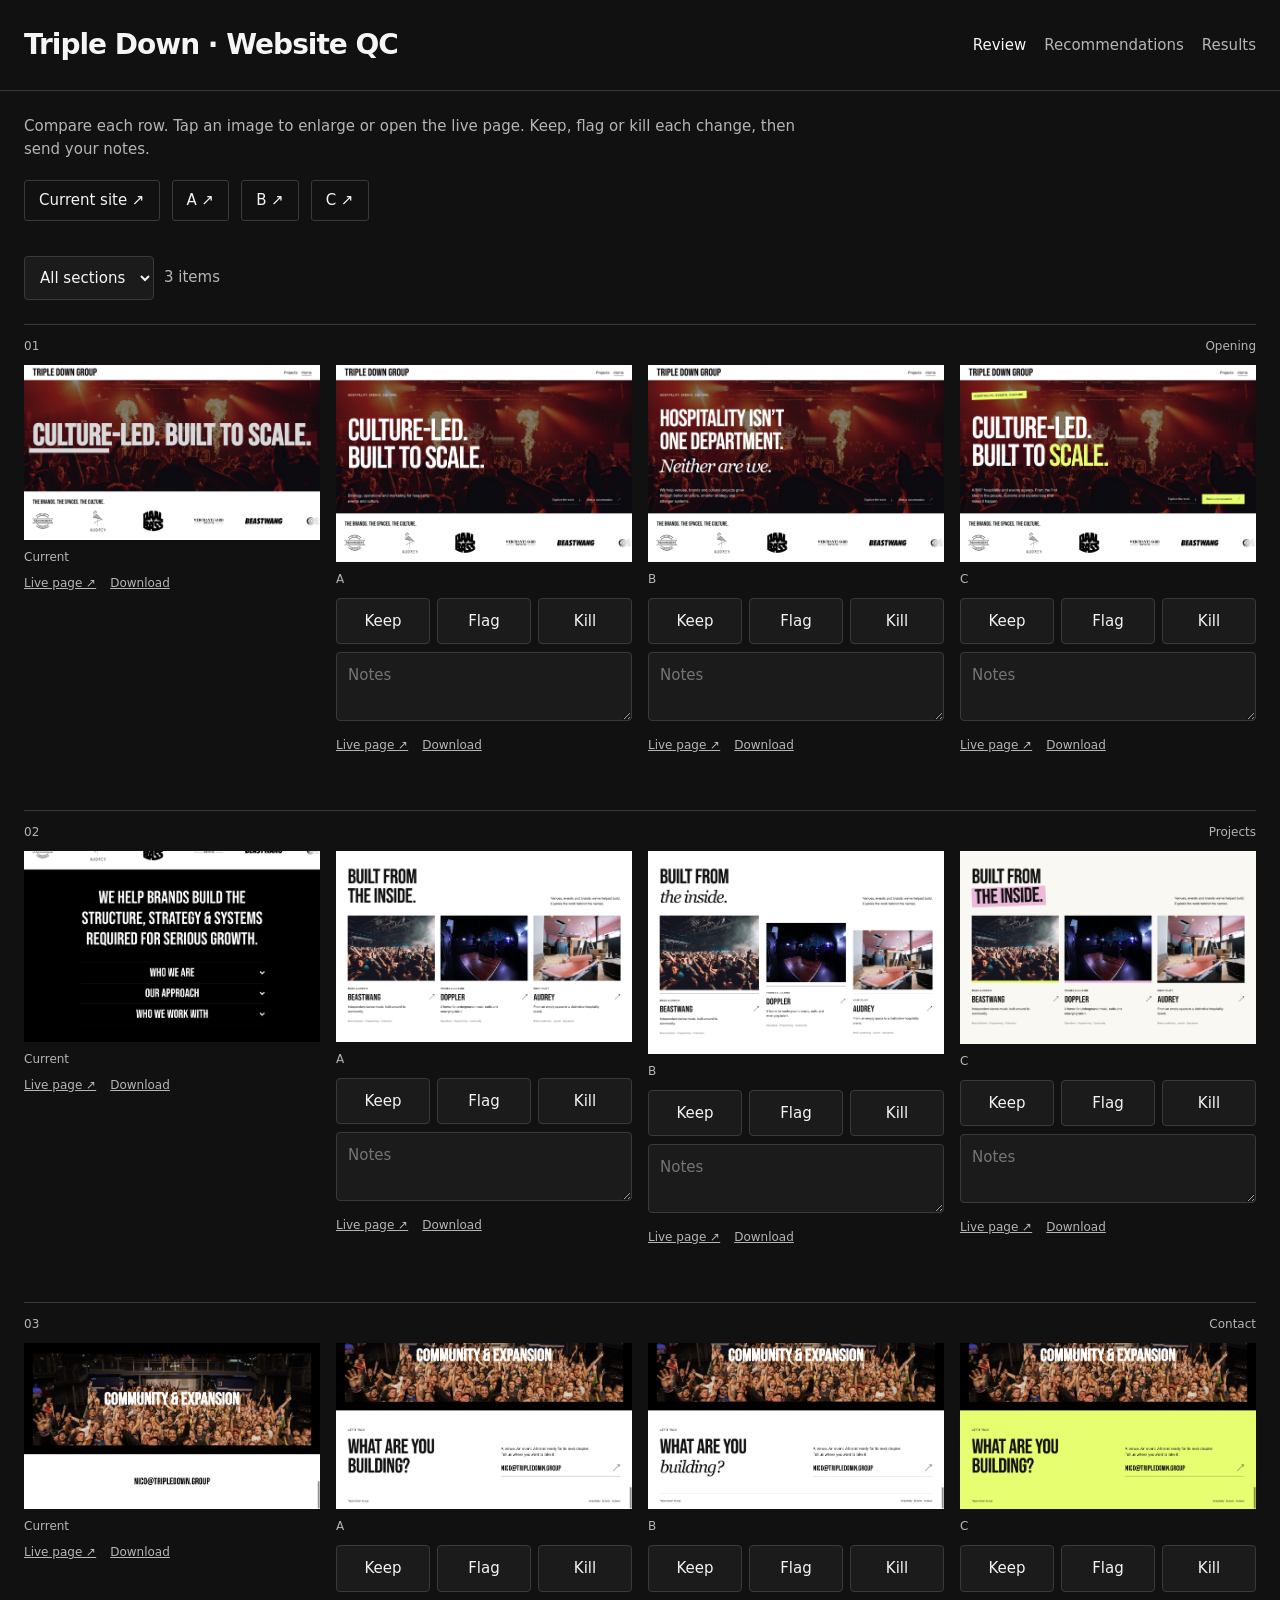
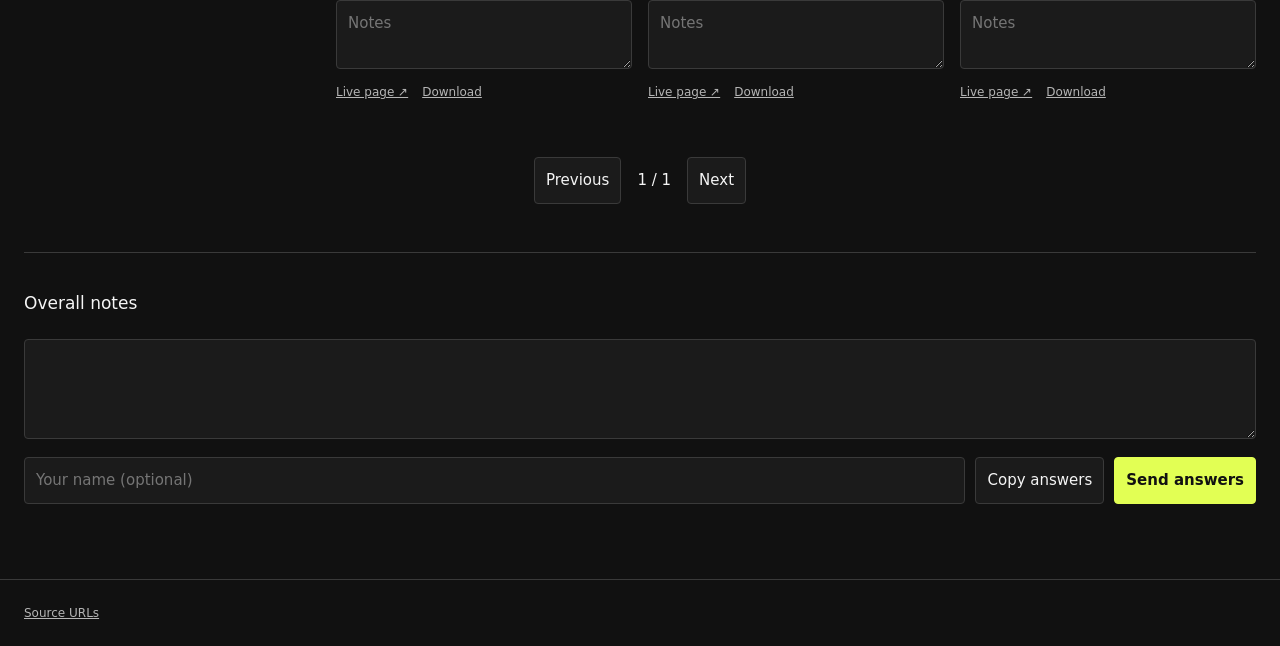
==== index.html @ 8fc2e055 "Add Triple Down variant review board" ====
<!doctype html><html lang="en"><head><meta charset="utf-8"><meta name="viewport" content="width=device-width,initial-scale=1"><meta name="robots" content="noindex,nofollow"><title>PaulQC</title><link rel="icon" href="favicon.svg"><link rel="stylesheet" href="style.css"></head><body><header><h1 id="title">PaulQC</h1><nav><a href="index.html" aria-current="page">Review</a><a href="recommendations.html">Recommendations</a><a href="results.html">Results</a></nav></header><main><p class="board-guide">Compare each row. Tap an image to enlarge or open the live page. Keep, flag or kill each change, then send your notes.</p><div class="live-links"><a href="https://frompaulxam-gif.github.io/triple-down-preview/variants/current/" target="_blank" rel="noopener">Current site ↗</a><a href="https://frompaulxam-gif.github.io/triple-down-preview/variants/a/" target="_blank" rel="noopener">A ↗</a><a href="https://frompaulxam-gif.github.io/triple-down-preview/variants/b/" target="_blank" rel="noopener">B ↗</a><a href="https://frompaulxam-gif.github.io/triple-down-preview/variants/c/" target="_blank" rel="noopener">C ↗</a></div><div class="toolbar"><select id="brand" aria-label="Section"><option value="">All sections</option></select><span id="count" class="muted"></span></div><div class="grid" id="items"></div><div class="pager"><button id="prev">Previous</button><span id="page"></span><button id="next">Next</button></div><section class="submit"><h2>Overall notes</h2><textarea id="overall" aria-label="Overall notes"></textarea><div class="send-row"><input id="name" aria-label="Your name (optional)" placeholder="Your name (optional)"><button id="copy">Copy answers</button><button id="send">Send answers</button></div><p id="status" class="status" role="status"></p><textarea id="copy-fallback" hidden readonly aria-label="Copy these answers"></textarea></section></main><footer><a href="sources.csv" download>Source URLs</a></footer><script src="config.js"></script><script src="app.js"></script></body></html>
---- style.css ----
:root{--bg:#111111;--fg:#f5f5f5;--panel:#1b1b1b;--line:#3a3a3a;--mut:#b5b5b5;--accent:#e2ff54;--amber:#ffc866}*{box-sizing:border-box}body{margin:0;background:var(--bg);color:var(--fg);font:15px/1.5 system-ui,sans-serif}a{color:inherit}header,main,footer{max-width:1320px;margin:auto;padding:24px}header{display:flex;gap:20px;align-items:center;justify-content:space-between;border-bottom:1px solid var(--line)}h1{font-size:28px;letter-spacing:-1px;margin:0}nav{display:flex;gap:18px;flex-wrap:wrap}nav a{text-decoration:none;color:var(--mut)}nav a[aria-current]{color:var(--fg)}button,select,input,textarea{font:inherit;color:var(--fg);background:var(--panel);border:1px solid var(--line);border-radius:4px;padding:11px}button{cursor:pointer}button:hover,a:hover{filter:brightness(1.2)}button:focus-visible,a:focus-visible,input:focus-visible,textarea:focus-visible{outline:2px solid var(--accent);outline-offset:3px}.toolbar{display:flex;gap:10px;flex-wrap:wrap;align-items:center;margin:0 0 24px}.toolbar input{flex:1;min-width:180px}.grid{display:grid;grid-template-columns:repeat(3,minmax(0,1fr));gap:28px 20px}.item{min-width:0;border-top:1px solid var(--line);padding-top:12px}.number{font-size:12px;color:var(--mut);display:flex;justify-content:space-between;margin-bottom:10px}.variants{display:grid;grid-template-columns:repeat(var(--cols,1),minmax(0,1fr));gap:16px}.variant{min-width:0}.variant img,.variant video{width:100%;height:auto;display:block;background:#080d16}.variant video{aspect-ratio:var(--ratio,9/16);object-fit:contain}.variant .label{font-size:12px;color:var(--mut);margin:8px 0}.controls{display:flex;gap:7px;margin-top:10px}.controls button{flex:1;padding:11px 2px}.controls [aria-pressed=true]{background:var(--fg);color:var(--bg);border-color:var(--fg)}textarea{width:100%;resize:vertical;margin-top:8px;min-height:46px}.has-note{border-color:var(--amber)}.source{font-size:12px;color:var(--mut);display:flex;gap:14px;margin:8px 0}.pager{display:flex;justify-content:center;gap:16px;align-items:center;margin:30px 0}.submit{margin-top:48px;border-top:1px solid var(--line);padding-top:24px}.submit h2{font-size:17px;font-weight:500}.submit textarea{min-height:100px}.send-row{display:flex;gap:10px;margin-top:12px;flex-wrap:wrap}.send-row input{flex:1}#send{background:var(--accent);border-color:var(--accent);color:var(--bg);font-weight:650}.status{min-height:25px;font-size:13px;color:var(--mut)}.badge{display:inline-block;font-size:11px;border:1px solid var(--line);padding:3px 7px;margin-right:5px;color:var(--mut)}.analysis{font-size:14px}.analysis h2{font-size:18px;margin-bottom:8px}.analysis p{color:#ccd4df}.research{max-width:900px}.research h2{margin-top:40px}.research p,.research li{color:#d3dae3}.research .lead{font-size:28px;line-height:1.3;color:var(--fg)}.research .shirt{max-width:450px;width:100%;height:auto;float:right;margin:0 0 25px 30px}.research table,.results table{width:100%;border-collapse:collapse;margin:20px 0;font-size:14px}.research th,.research td,.results td,.results th{text-align:left;padding:12px;border-bottom:1px solid var(--line);vertical-align:top}.result-note{color:var(--amber);white-space:pre-wrap}.person{margin:35px 0}.muted{color:var(--mut)}.error{color:var(--amber)}.empty{padding:40px;border:1px solid var(--line)}footer{font-size:12px;color:var(--mut);border-top:1px solid var(--line)}[hidden]{display:none!important}@media(min-width:900px){.item:has(.variants[style*="--cols:2"]){grid-column:span 2}.item:has(.variants[style*="--cols:3"]){grid-column:span 3}}@media(max-width:800px){.grid{grid-template-columns:repeat(2,minmax(0,1fr))}header{align-items:flex-start}nav{font-size:13px;gap:10px}.research .shirt{float:none;margin:0}}@media(max-width:560px){.grid,.variants{grid-template-columns:1fr}header,main,footer{padding:18px}header{display:block}nav{margin-top:14px}.toolbar>*{width:100%}.send-row>*{width:100%}h1{font-size:25px}.research table{font-size:12px}.research td,.research th{padding:8px}.research .lead{font-size:23px}}

header,main,footer{max-width:1700px}.grid{display:block}.item{margin-bottom:48px}.variants{align-items:start}.board-guide{color:var(--mut);max-width:780px;margin:0 0 20px}.live-links{display:flex;gap:12px;flex-wrap:wrap;margin:0 0 35px}.live-links a{border:1px solid var(--line);padding:8px 14px;border-radius:3px;text-decoration:none}.research{max-width:950px}.research a{color:var(--fg)}.research .choice{border-left:3px solid var(--accent);padding-left:24px}.research p,.research li{color:var(--mut)}@media(max-width:850px){.variants{grid-template-columns:1fr 1fr}}@media(max-width:600px){.variants{grid-template-columns:1fr}.results{overflow-x:auto}}
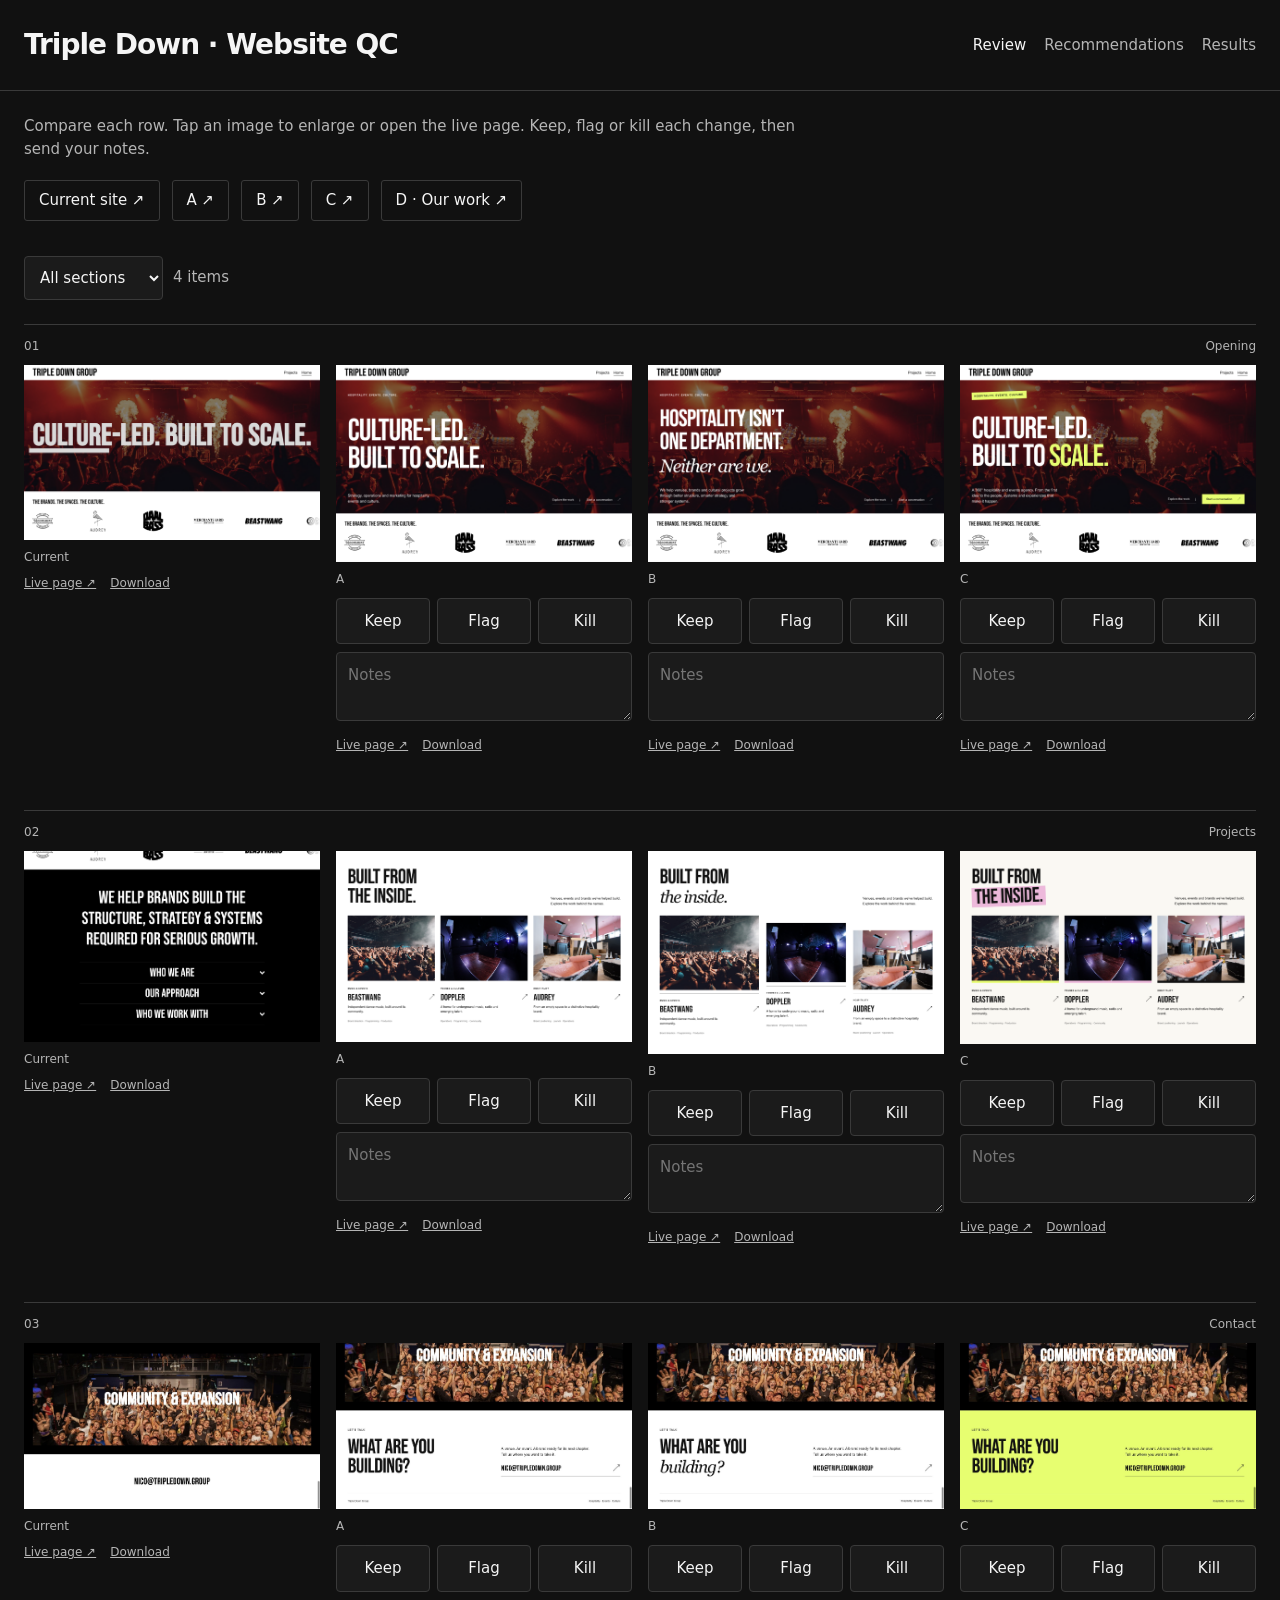
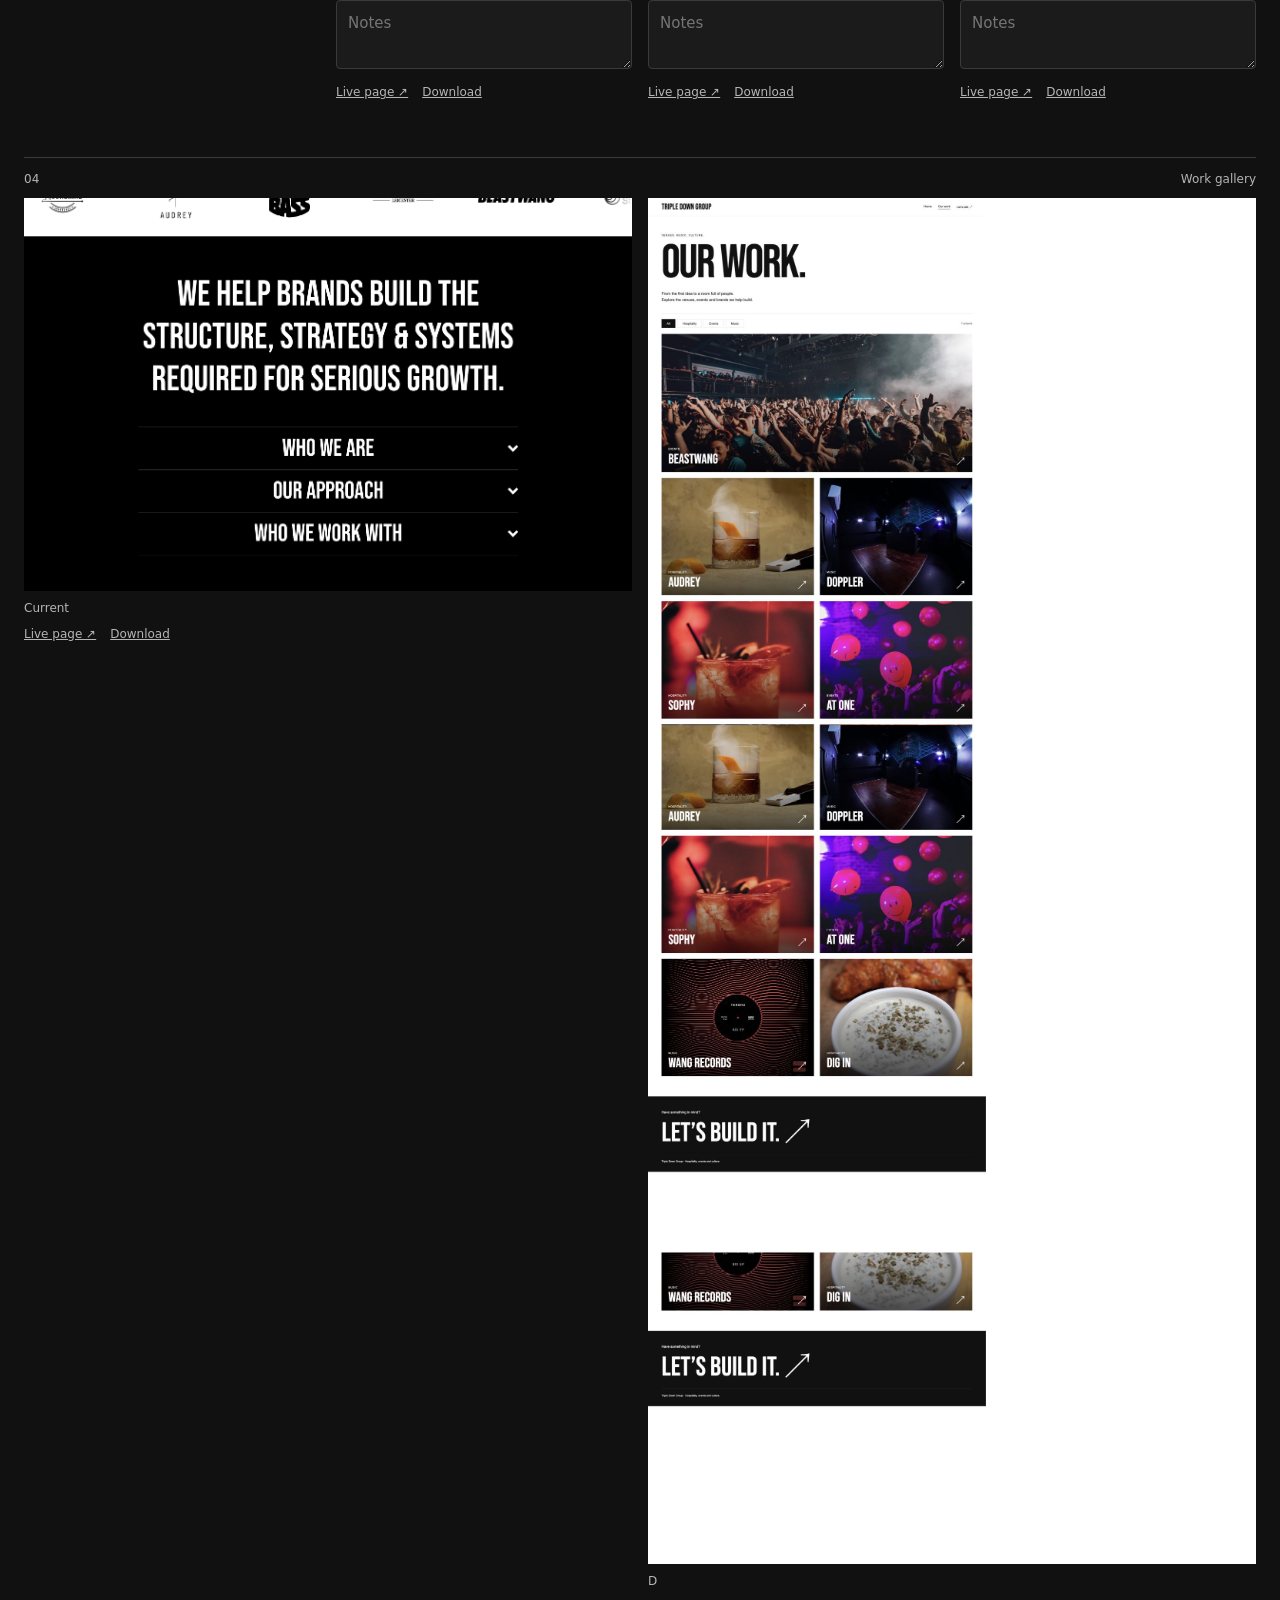
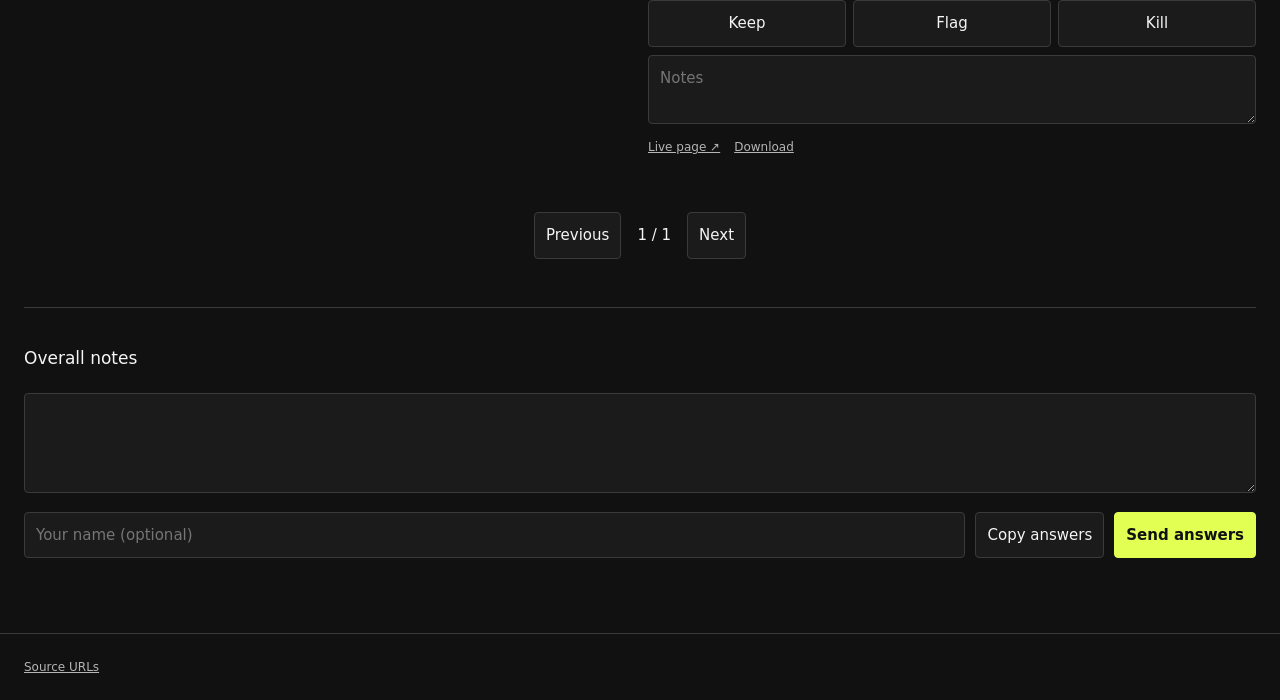
==== commit dcee696c: "Add Everyday-inspired clickable gallery review while preserving earlier answers" ====
--- a/index.html
+++ b/index.html
@@ -1 +1 @@
-<!doctype html><html lang="en"><head><meta charset="utf-8"><meta name="viewport" content="width=device-width,initial-scale=1"><meta name="robots" content="noindex,nofollow"><title>PaulQC</title><link rel="icon" href="favicon.svg"><link rel="stylesheet" href="style.css"></head><body><header><h1 id="title">PaulQC</h1><nav><a href="index.html" aria-current="page">Review</a><a href="recommendations.html">Recommendations</a><a href="results.html">Results</a></nav></header><main><p class="board-guide">Compare each row. Tap an image to enlarge or open the live page. Keep, flag or kill each change, then send your notes.</p><div class="live-links"><a href="https://frompaulxam-gif.github.io/triple-down-preview/variants/current/" target="_blank" rel="noopener">Current site ↗</a><a href="https://frompaulxam-gif.github.io/triple-down-preview/variants/a/" target="_blank" rel="noopener">A ↗</a><a href="https://frompaulxam-gif.github.io/triple-down-preview/variants/b/" target="_blank" rel="noopener">B ↗</a><a href="https://frompaulxam-gif.github.io/triple-down-preview/variants/c/" target="_blank" rel="noopener">C ↗</a></div><div class="toolbar"><select id="brand" aria-label="Section"><option value="">All sections</option></select><span id="count" class="muted"></span></div><div class="grid" id="items"></div><div class="pager"><button id="prev">Previous</button><span id="page"></span><button id="next">Next</button></div><section class="submit"><h2>Overall notes</h2><textarea id="overall" aria-label="Overall notes"></textarea><div class="send-row"><input id="name" aria-label="Your name (optional)" placeholder="Your name (optional)"><button id="copy">Copy answers</button><button id="send">Send answers</button></div><p id="status" class="status" role="status"></p><textarea id="copy-fallback" hidden readonly aria-label="Copy these answers"></textarea></section></main><footer><a href="sources.csv" download>Source URLs</a></footer><script src="config.js"></script><script src="app.js"></script></body></html>
+<!doctype html><html lang="en"><head><meta charset="utf-8"><meta name="viewport" content="width=device-width,initial-scale=1"><meta name="robots" content="noindex,nofollow"><title>PaulQC</title><link rel="icon" href="favicon.svg"><link rel="stylesheet" href="style.css"></head><body><header><h1 id="title">PaulQC</h1><nav><a href="index.html" aria-current="page">Review</a><a href="recommendations.html">Recommendations</a><a href="results.html">Results</a></nav></header><main><p class="board-guide">Compare each row. Tap an image to enlarge or open the live page. Keep, flag or kill each change, then send your notes.</p><div class="live-links"><a href="https://frompaulxam-gif.github.io/triple-down-preview/variants/current/" target="_blank" rel="noopener">Current site ↗</a><a href="https://frompaulxam-gif.github.io/triple-down-preview/variants/a/" target="_blank" rel="noopener">A ↗</a><a href="https://frompaulxam-gif.github.io/triple-down-preview/variants/b/" target="_blank" rel="noopener">B ↗</a><a href="https://frompaulxam-gif.github.io/triple-down-preview/variants/c/" target="_blank" rel="noopener">C ↗</a><a href="https://frompaulxam-gif.github.io/triple-down-preview/our-work/" target="_blank" rel="noopener">D · Our work ↗</a></div><div class="toolbar"><select id="brand" aria-label="Section"><option value="">All sections</option></select><span id="count" class="muted"></span></div><div class="grid" id="items"></div><div class="pager"><button id="prev">Previous</button><span id="page"></span><button id="next">Next</button></div><section class="submit"><h2>Overall notes</h2><textarea id="overall" aria-label="Overall notes"></textarea><div class="send-row"><input id="name" aria-label="Your name (optional)" placeholder="Your name (optional)"><button id="copy">Copy answers</button><button id="send">Send answers</button></div><p id="status" class="status" role="status"></p><textarea id="copy-fallback" hidden readonly aria-label="Copy these answers"></textarea></section></main><footer><a href="sources.csv" download>Source URLs</a></footer><script src="config.js"></script><script src="app.js"></script></body></html>
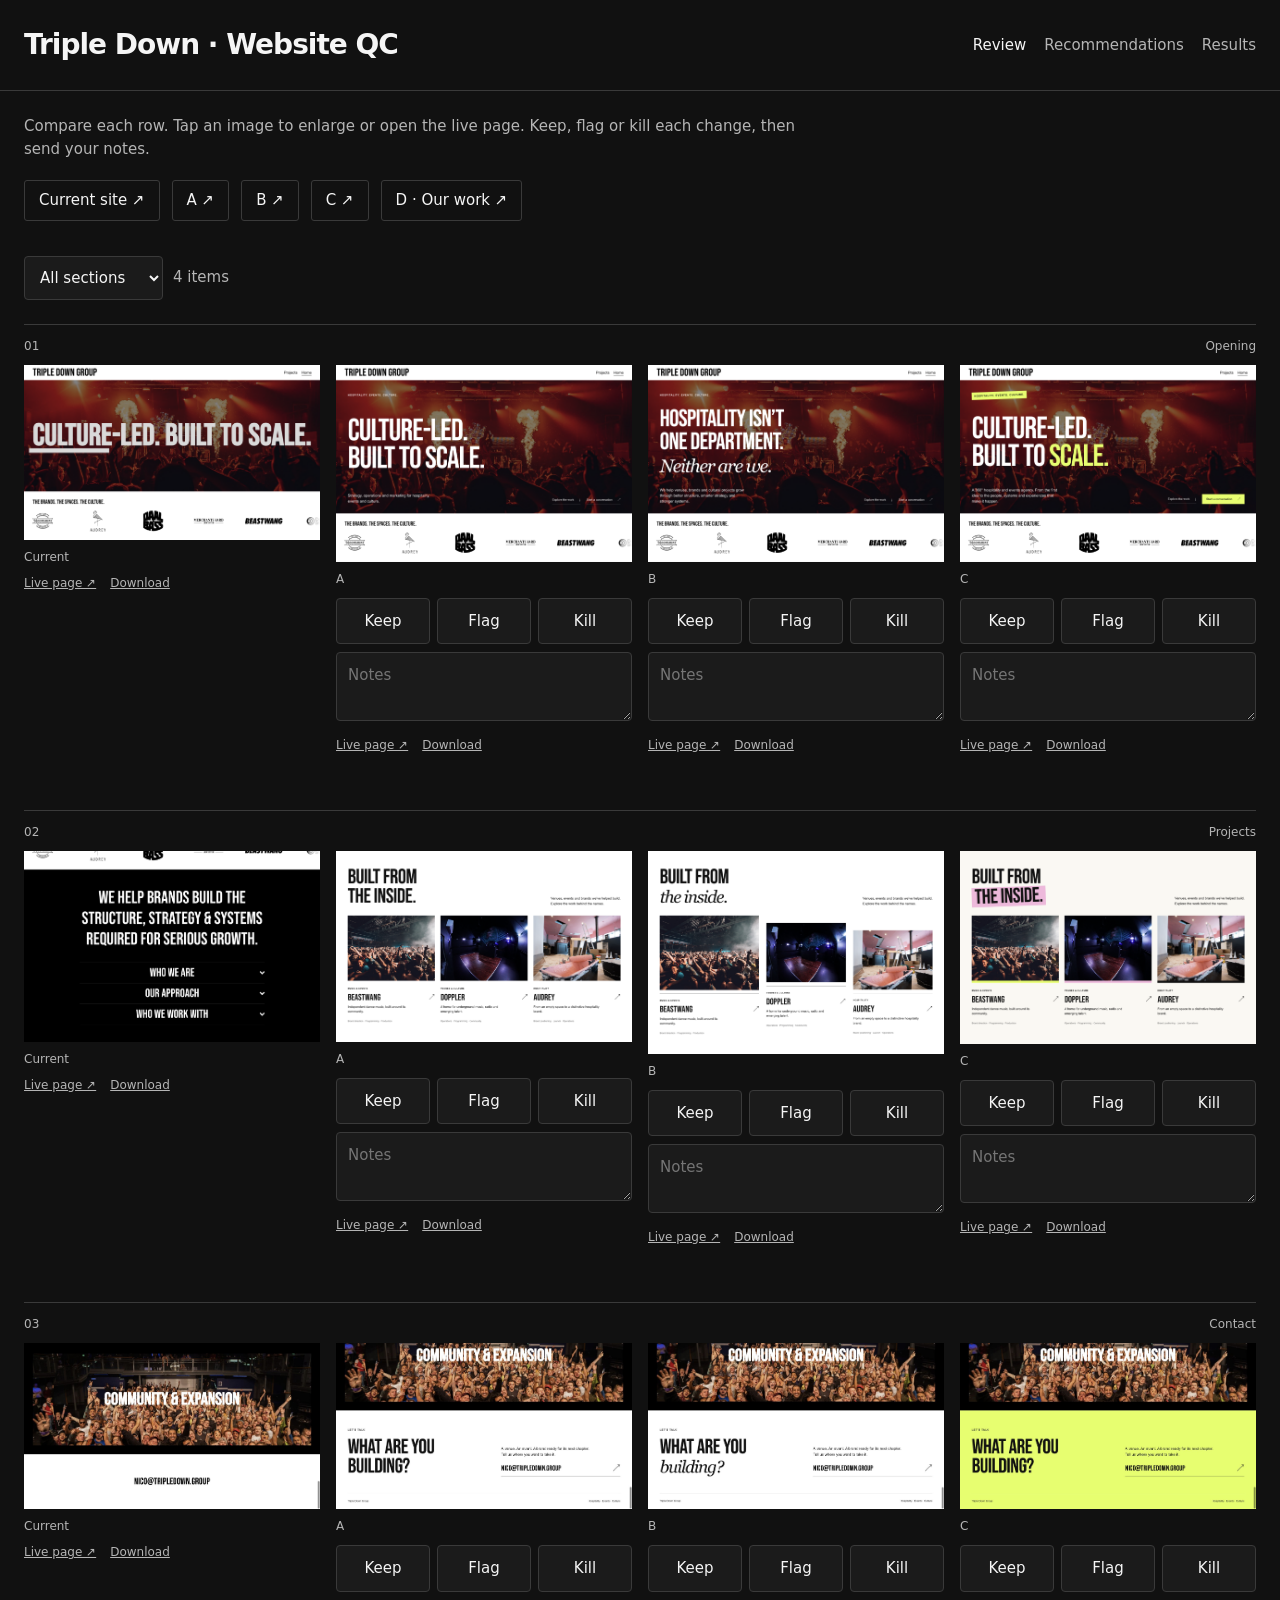
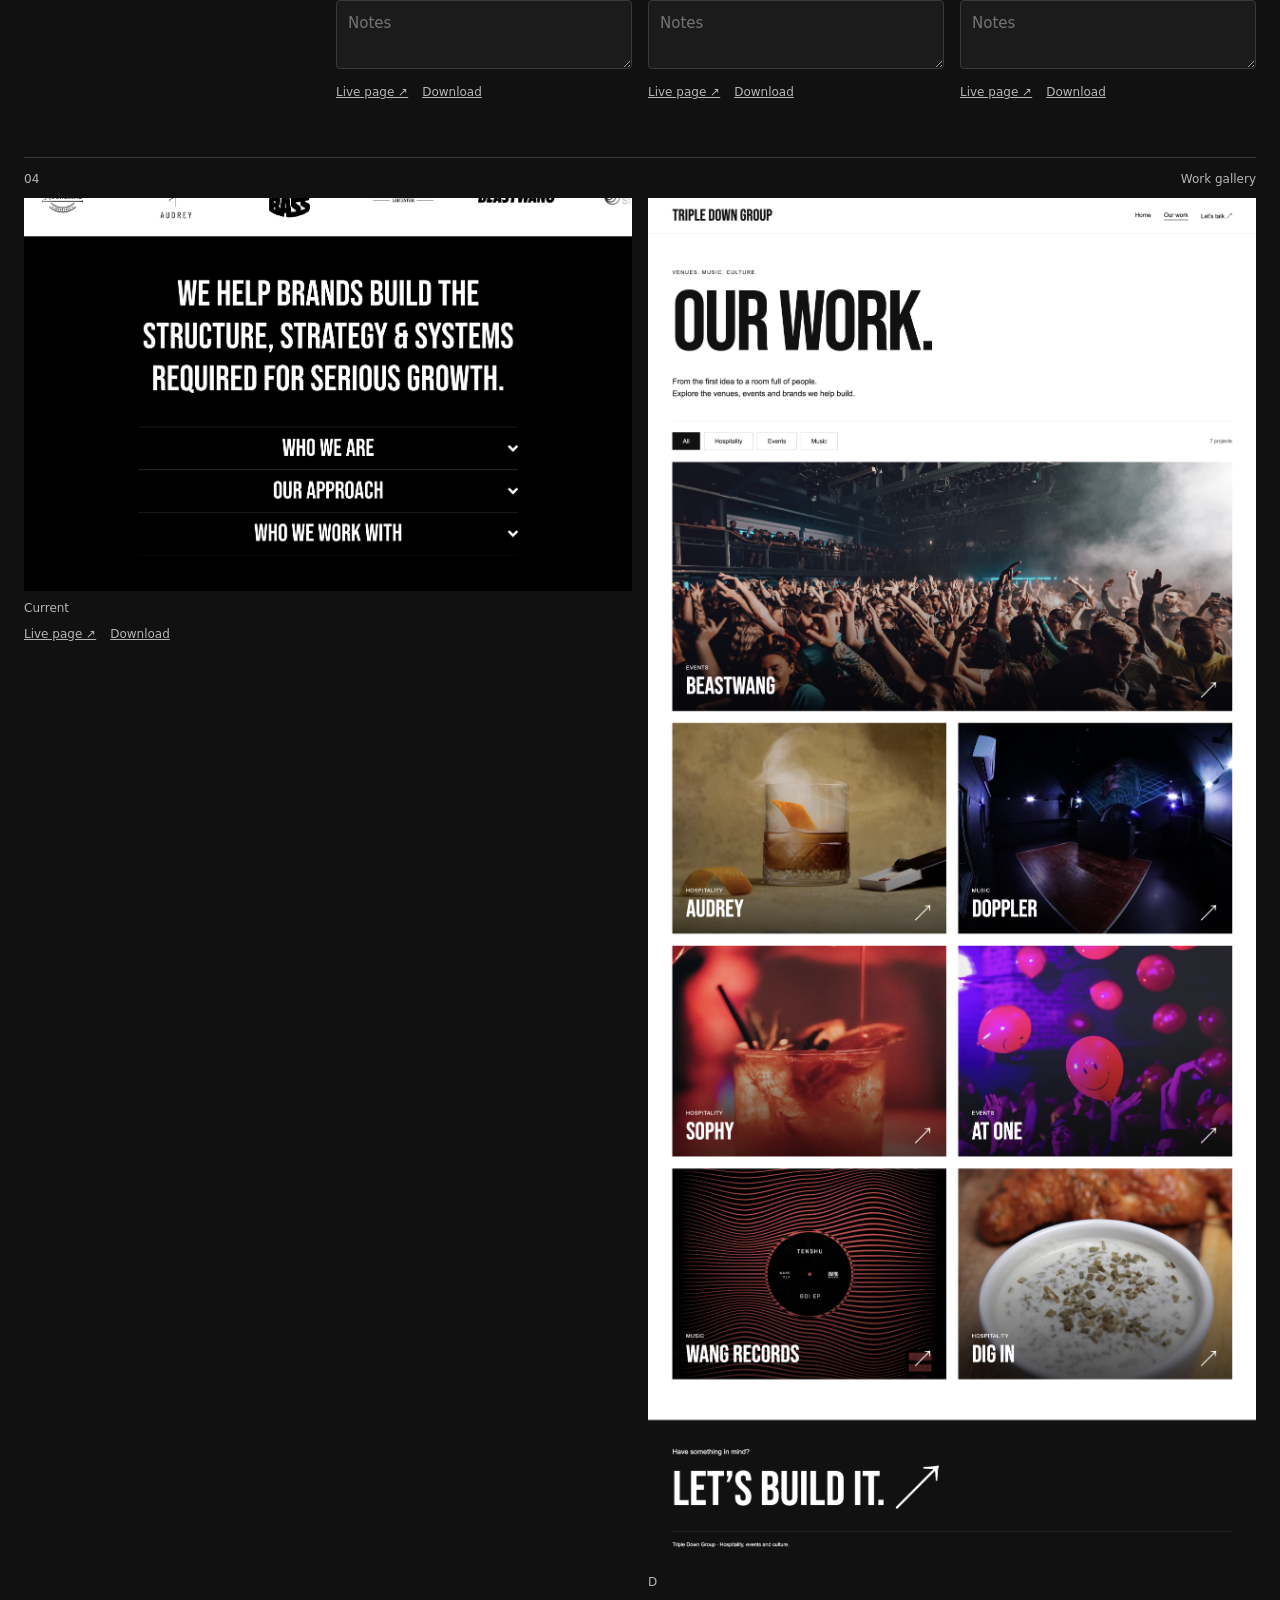
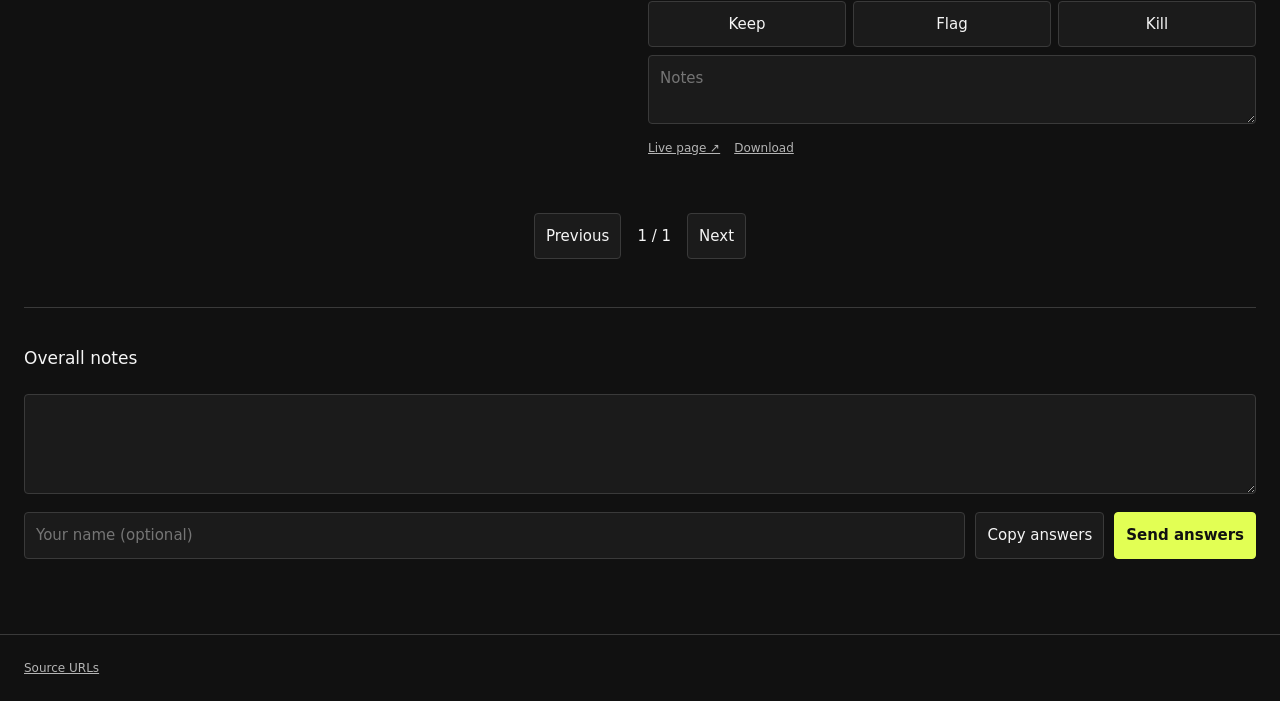
==== commit dd6c4423: "Refresh portfolio review assets after deployment" ====
--- a/index.html
+++ b/index.html
@@ -1 +1 @@
-<!doctype html><html lang="en"><head><meta charset="utf-8"><meta name="viewport" content="width=device-width,initial-scale=1"><meta name="robots" content="noindex,nofollow"><title>PaulQC</title><link rel="icon" href="favicon.svg"><link rel="stylesheet" href="style.css"></head><body><header><h1 id="title">PaulQC</h1><nav><a href="index.html" aria-current="page">Review</a><a href="recommendations.html">Recommendations</a><a href="results.html">Results</a></nav></header><main><p class="board-guide">Compare each row. Tap an image to enlarge or open the live page. Keep, flag or kill each change, then send your notes.</p><div class="live-links"><a href="https://frompaulxam-gif.github.io/triple-down-preview/variants/current/" target="_blank" rel="noopener">Current site ↗</a><a href="https://frompaulxam-gif.github.io/triple-down-preview/variants/a/" target="_blank" rel="noopener">A ↗</a><a href="https://frompaulxam-gif.github.io/triple-down-preview/variants/b/" target="_blank" rel="noopener">B ↗</a><a href="https://frompaulxam-gif.github.io/triple-down-preview/variants/c/" target="_blank" rel="noopener">C ↗</a><a href="https://frompaulxam-gif.github.io/triple-down-preview/our-work/" target="_blank" rel="noopener">D · Our work ↗</a></div><div class="toolbar"><select id="brand" aria-label="Section"><option value="">All sections</option></select><span id="count" class="muted"></span></div><div class="grid" id="items"></div><div class="pager"><button id="prev">Previous</button><span id="page"></span><button id="next">Next</button></div><section class="submit"><h2>Overall notes</h2><textarea id="overall" aria-label="Overall notes"></textarea><div class="send-row"><input id="name" aria-label="Your name (optional)" placeholder="Your name (optional)"><button id="copy">Copy answers</button><button id="send">Send answers</button></div><p id="status" class="status" role="status"></p><textarea id="copy-fallback" hidden readonly aria-label="Copy these answers"></textarea></section></main><footer><a href="sources.csv" download>Source URLs</a></footer><script src="config.js"></script><script src="app.js"></script></body></html>
+<!doctype html><html lang="en"><head><meta charset="utf-8"><meta name="viewport" content="width=device-width,initial-scale=1"><meta name="robots" content="noindex,nofollow"><title>PaulQC</title><link rel="icon" href="favicon.svg"><link rel="stylesheet" href="style.css"></head><body><header><h1 id="title">PaulQC</h1><nav><a href="index.html" aria-current="page">Review</a><a href="recommendations.html">Recommendations</a><a href="results.html">Results</a></nav></header><main><p class="board-guide">Compare each row. Tap an image to enlarge or open the live page. Keep, flag or kill each change, then send your notes.</p><div class="live-links"><a href="https://frompaulxam-gif.github.io/triple-down-preview/variants/current/" target="_blank" rel="noopener">Current site ↗</a><a href="https://frompaulxam-gif.github.io/triple-down-preview/variants/a/" target="_blank" rel="noopener">A ↗</a><a href="https://frompaulxam-gif.github.io/triple-down-preview/variants/b/" target="_blank" rel="noopener">B ↗</a><a href="https://frompaulxam-gif.github.io/triple-down-preview/variants/c/" target="_blank" rel="noopener">C ↗</a><a href="https://frompaulxam-gif.github.io/triple-down-preview/our-work/" target="_blank" rel="noopener">D · Our work ↗</a></div><div class="toolbar"><select id="brand" aria-label="Section"><option value="">All sections</option></select><span id="count" class="muted"></span></div><div class="grid" id="items"></div><div class="pager"><button id="prev">Previous</button><span id="page"></span><button id="next">Next</button></div><section class="submit"><h2>Overall notes</h2><textarea id="overall" aria-label="Overall notes"></textarea><div class="send-row"><input id="name" aria-label="Your name (optional)" placeholder="Your name (optional)"><button id="copy">Copy answers</button><button id="send">Send answers</button></div><p id="status" class="status" role="status"></p><textarea id="copy-fallback" hidden readonly aria-label="Copy these answers"></textarea></section></main><footer><a href="sources.csv" download>Source URLs</a></footer><script src="config.js"></script><script src="app.js?v=gallery-1"></script></body></html>
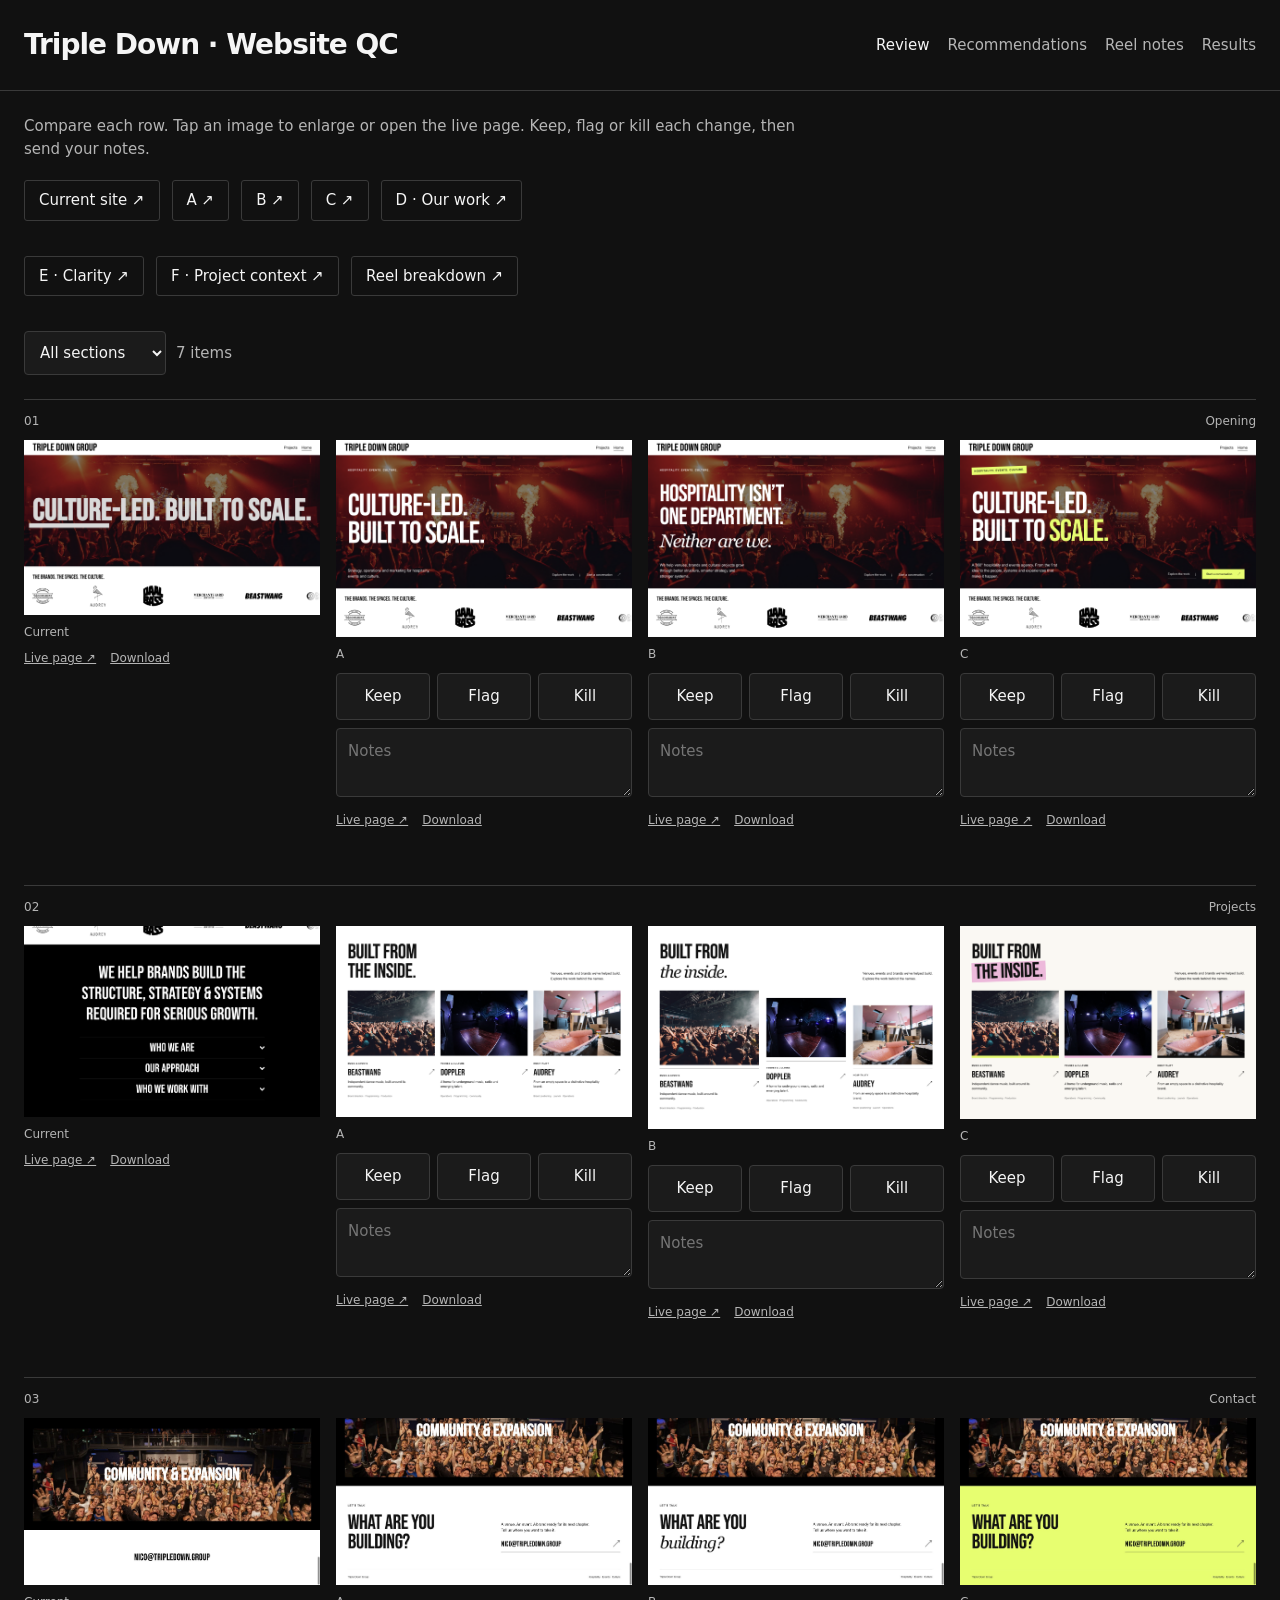
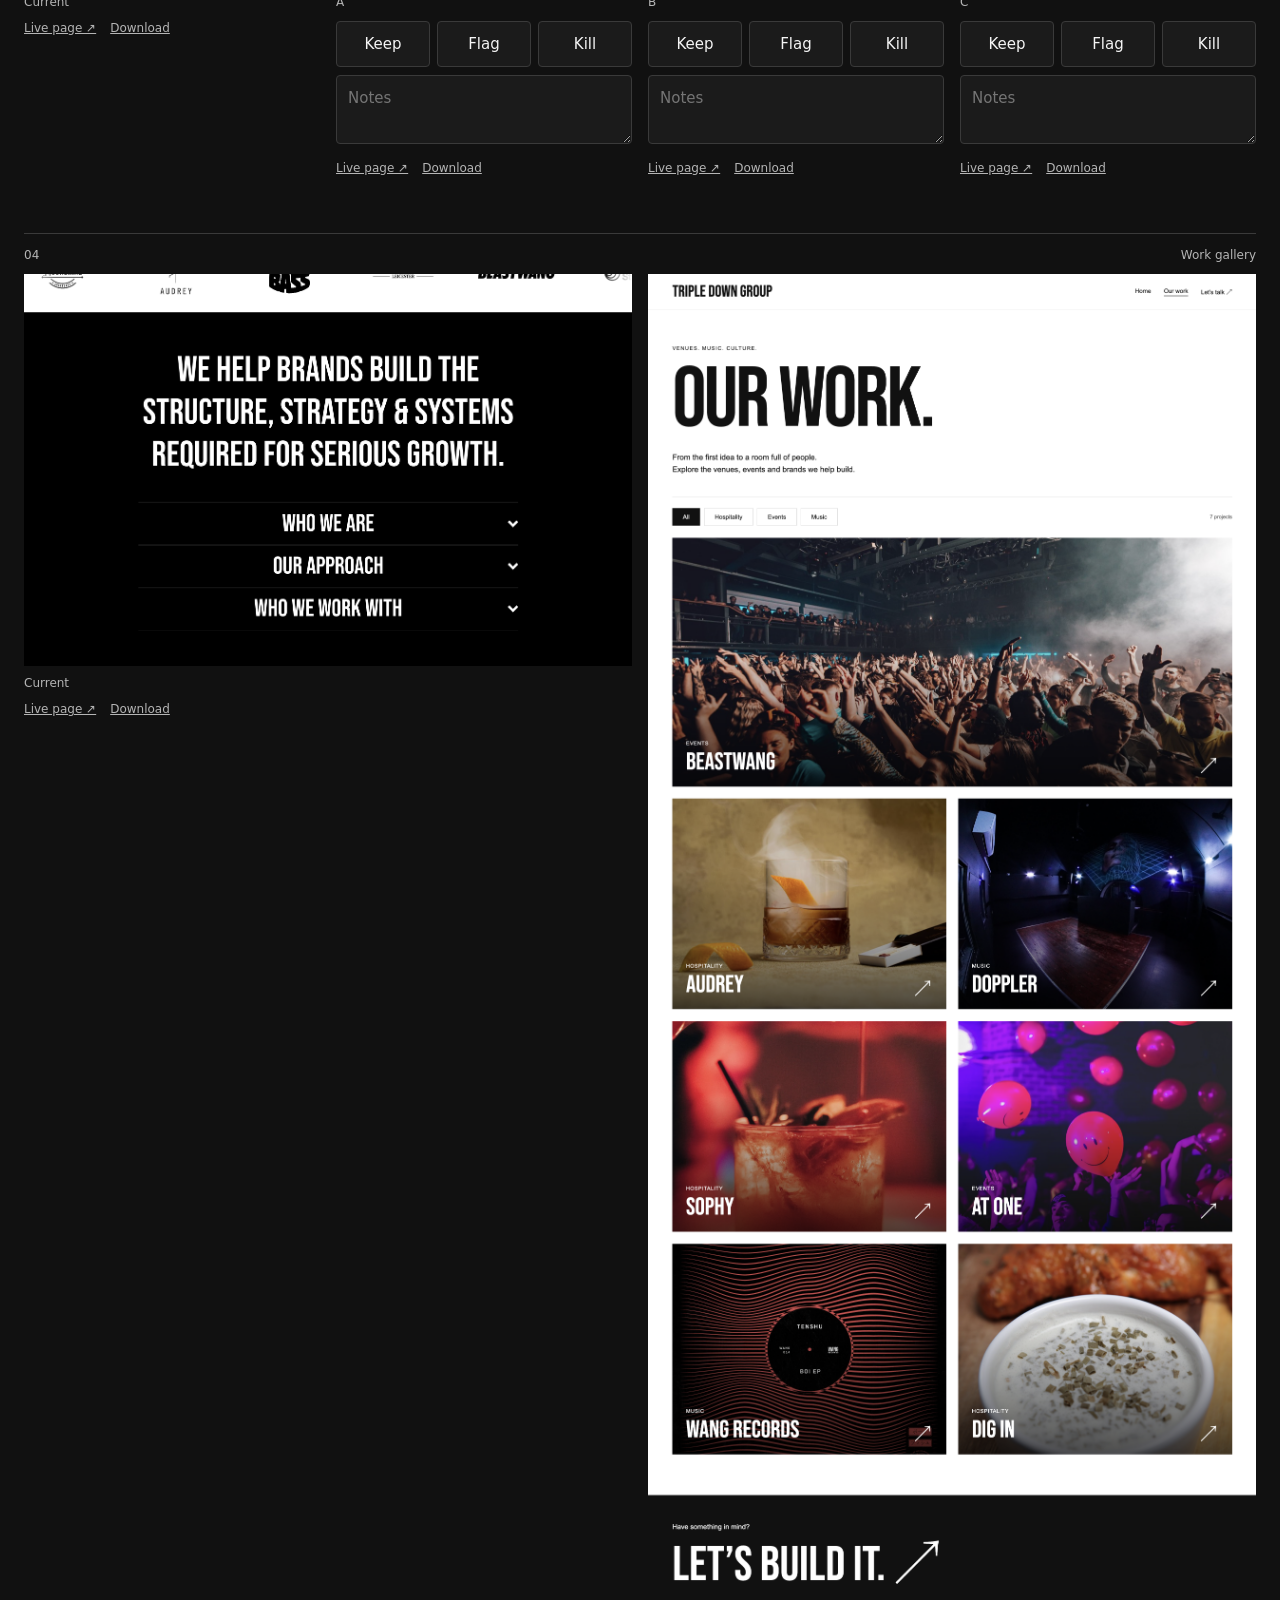
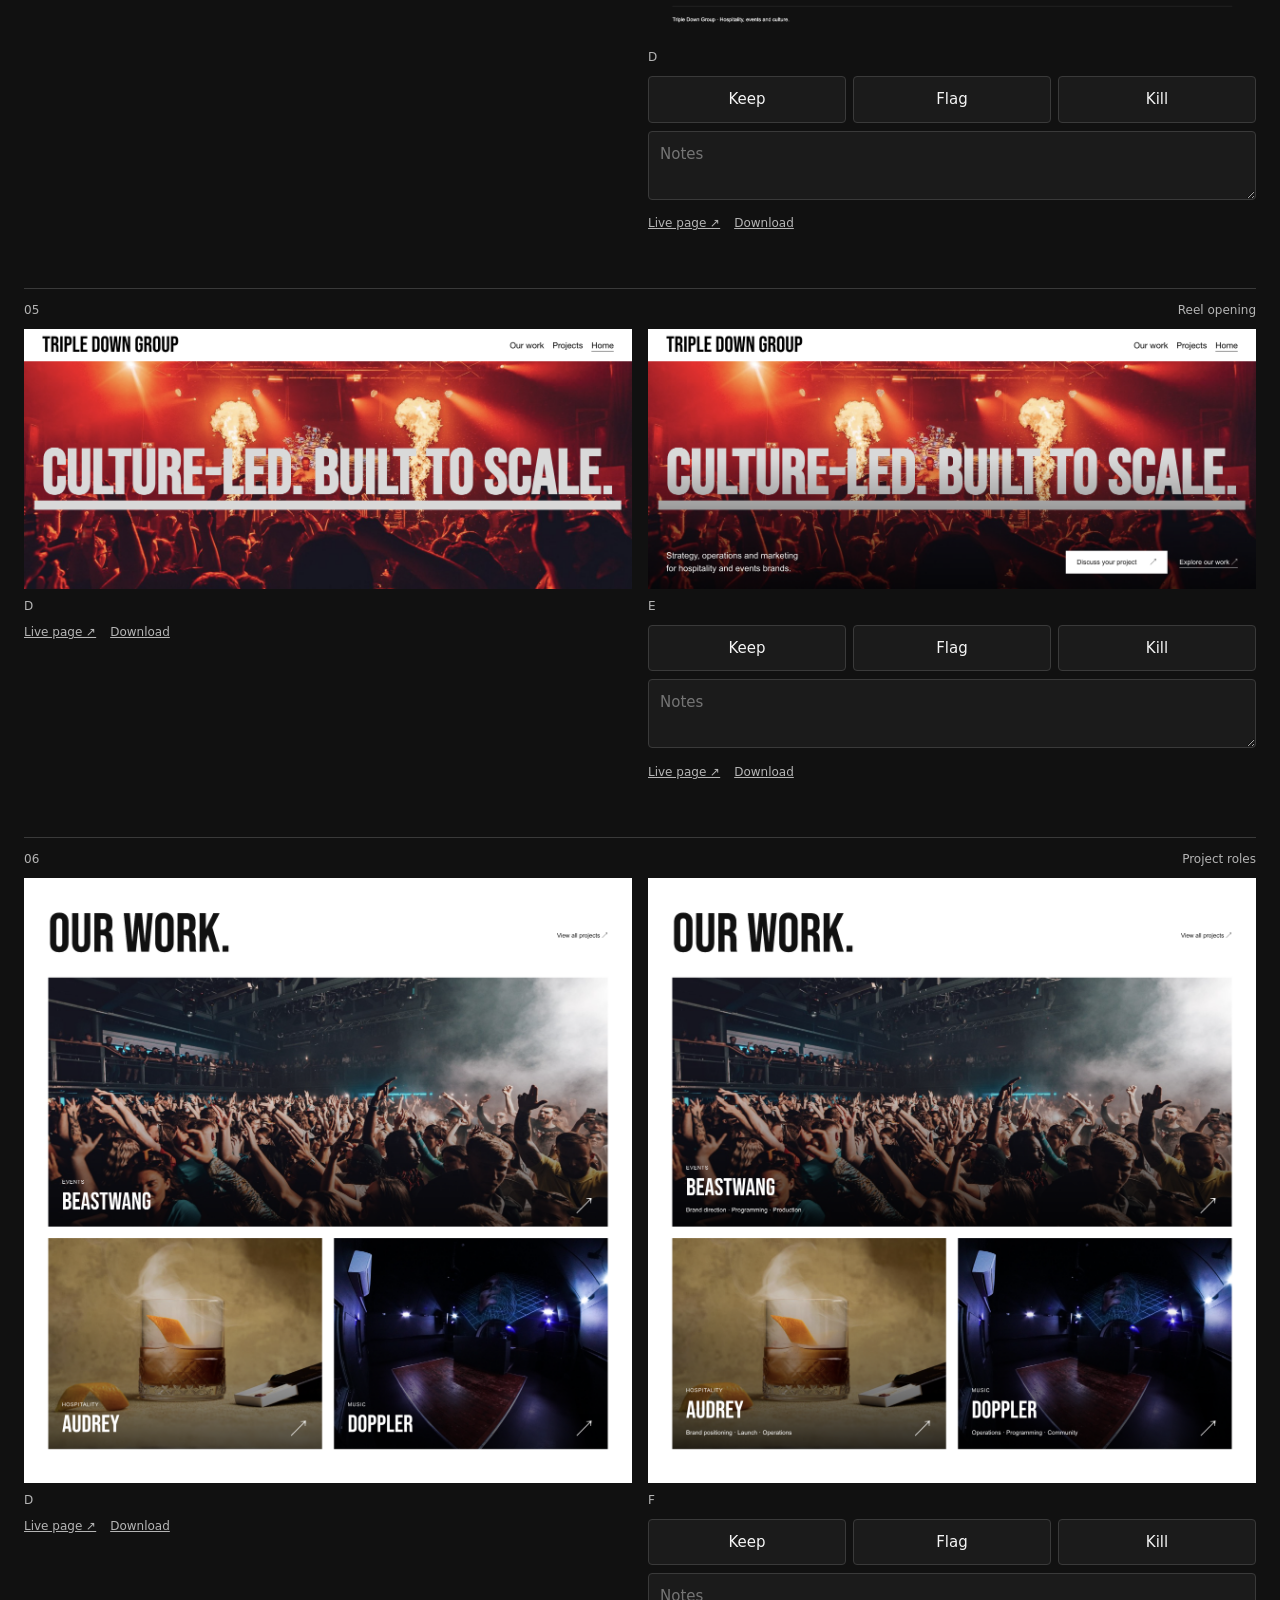
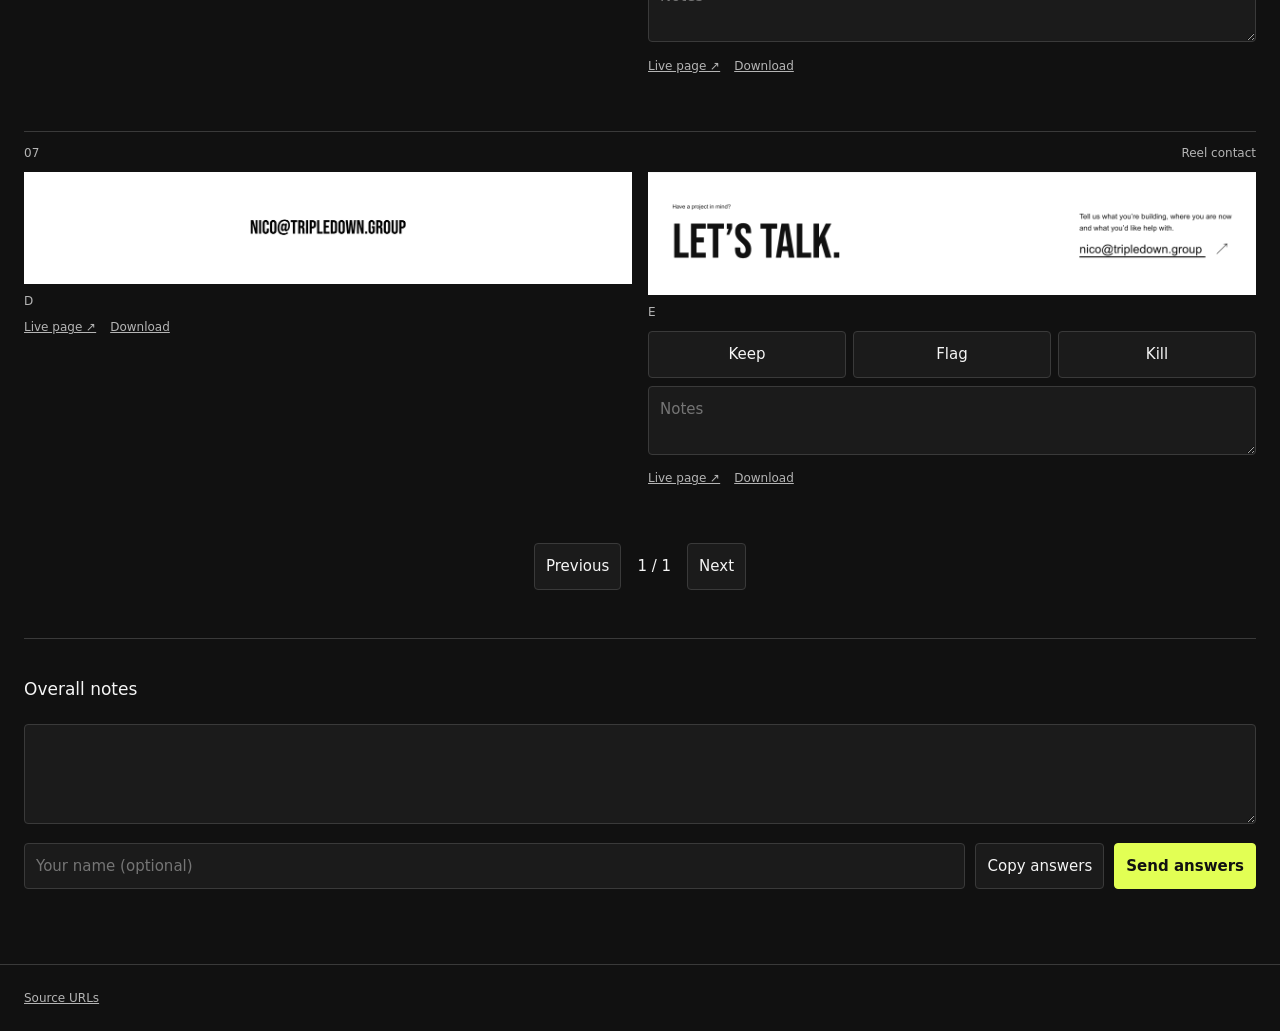
==== commit a0db45b0: "Add reel tactic breakdown and three focused review comparisons" ====
--- a/index.html
+++ b/index.html
@@ -1 +1 @@
-<!doctype html><html lang="en"><head><meta charset="utf-8"><meta name="viewport" content="width=device-width,initial-scale=1"><meta name="robots" content="noindex,nofollow"><title>PaulQC</title><link rel="icon" href="favicon.svg"><link rel="stylesheet" href="style.css"></head><body><header><h1 id="title">PaulQC</h1><nav><a href="index.html" aria-current="page">Review</a><a href="recommendations.html">Recommendations</a><a href="results.html">Results</a></nav></header><main><p class="board-guide">Compare each row. Tap an image to enlarge or open the live page. Keep, flag or kill each change, then send your notes.</p><div class="live-links"><a href="https://frompaulxam-gif.github.io/triple-down-preview/variants/current/" target="_blank" rel="noopener">Current site ↗</a><a href="https://frompaulxam-gif.github.io/triple-down-preview/variants/a/" target="_blank" rel="noopener">A ↗</a><a href="https://frompaulxam-gif.github.io/triple-down-preview/variants/b/" target="_blank" rel="noopener">B ↗</a><a href="https://frompaulxam-gif.github.io/triple-down-preview/variants/c/" target="_blank" rel="noopener">C ↗</a><a href="https://frompaulxam-gif.github.io/triple-down-preview/our-work/" target="_blank" rel="noopener">D · Our work ↗</a></div><div class="toolbar"><select id="brand" aria-label="Section"><option value="">All sections</option></select><span id="count" class="muted"></span></div><div class="grid" id="items"></div><div class="pager"><button id="prev">Previous</button><span id="page"></span><button id="next">Next</button></div><section class="submit"><h2>Overall notes</h2><textarea id="overall" aria-label="Overall notes"></textarea><div class="send-row"><input id="name" aria-label="Your name (optional)" placeholder="Your name (optional)"><button id="copy">Copy answers</button><button id="send">Send answers</button></div><p id="status" class="status" role="status"></p><textarea id="copy-fallback" hidden readonly aria-label="Copy these answers"></textarea></section></main><footer><a href="sources.csv" download>Source URLs</a></footer><script src="config.js"></script><script src="app.js?v=gallery-1"></script></body></html>
+<!doctype html><html lang="en"><head><meta charset="utf-8"><meta name="viewport" content="width=device-width,initial-scale=1"><meta name="robots" content="noindex,nofollow"><title>PaulQC</title><link rel="icon" href="favicon.svg"><link rel="stylesheet" href="style.css"></head><body><header><h1 id="title">PaulQC</h1><nav><a href="index.html" aria-current="page">Review</a><a href="recommendations.html">Recommendations</a><a href="reel-notes.html">Reel notes</a><a href="results.html">Results</a></nav></header><main><p class="board-guide">Compare each row. Tap an image to enlarge or open the live page. Keep, flag or kill each change, then send your notes.</p><div class="live-links"><a href="https://frompaulxam-gif.github.io/triple-down-preview/variants/current/" target="_blank" rel="noopener">Current site ↗</a><a href="https://frompaulxam-gif.github.io/triple-down-preview/variants/a/" target="_blank" rel="noopener">A ↗</a><a href="https://frompaulxam-gif.github.io/triple-down-preview/variants/b/" target="_blank" rel="noopener">B ↗</a><a href="https://frompaulxam-gif.github.io/triple-down-preview/variants/c/" target="_blank" rel="noopener">C ↗</a><a href="https://frompaulxam-gif.github.io/triple-down-preview/our-work/" target="_blank" rel="noopener">D · Our work ↗</a></div><div class="live-links"><a href="https://frompaulxam-gif.github.io/triple-down-preview/variants/e/" target="_blank" rel="noopener">E · Clarity ↗</a><a href="https://frompaulxam-gif.github.io/triple-down-preview/variants/f/" target="_blank" rel="noopener">F · Project context ↗</a><a href="reel-notes.html">Reel breakdown ↗</a></div><div class="toolbar"><select id="brand" aria-label="Section"><option value="">All sections</option></select><span id="count" class="muted"></span></div><div class="grid" id="items"></div><div class="pager"><button id="prev">Previous</button><span id="page"></span><button id="next">Next</button></div><section class="submit"><h2>Overall notes</h2><textarea id="overall" aria-label="Overall notes"></textarea><div class="send-row"><input id="name" aria-label="Your name (optional)" placeholder="Your name (optional)"><button id="copy">Copy answers</button><button id="send">Send answers</button></div><p id="status" class="status" role="status"></p><textarea id="copy-fallback" hidden readonly aria-label="Copy these answers"></textarea></section></main><footer><a href="sources.csv" download>Source URLs</a></footer><script src="config.js"></script><script src="app.js?v=reels-1"></script></body></html>
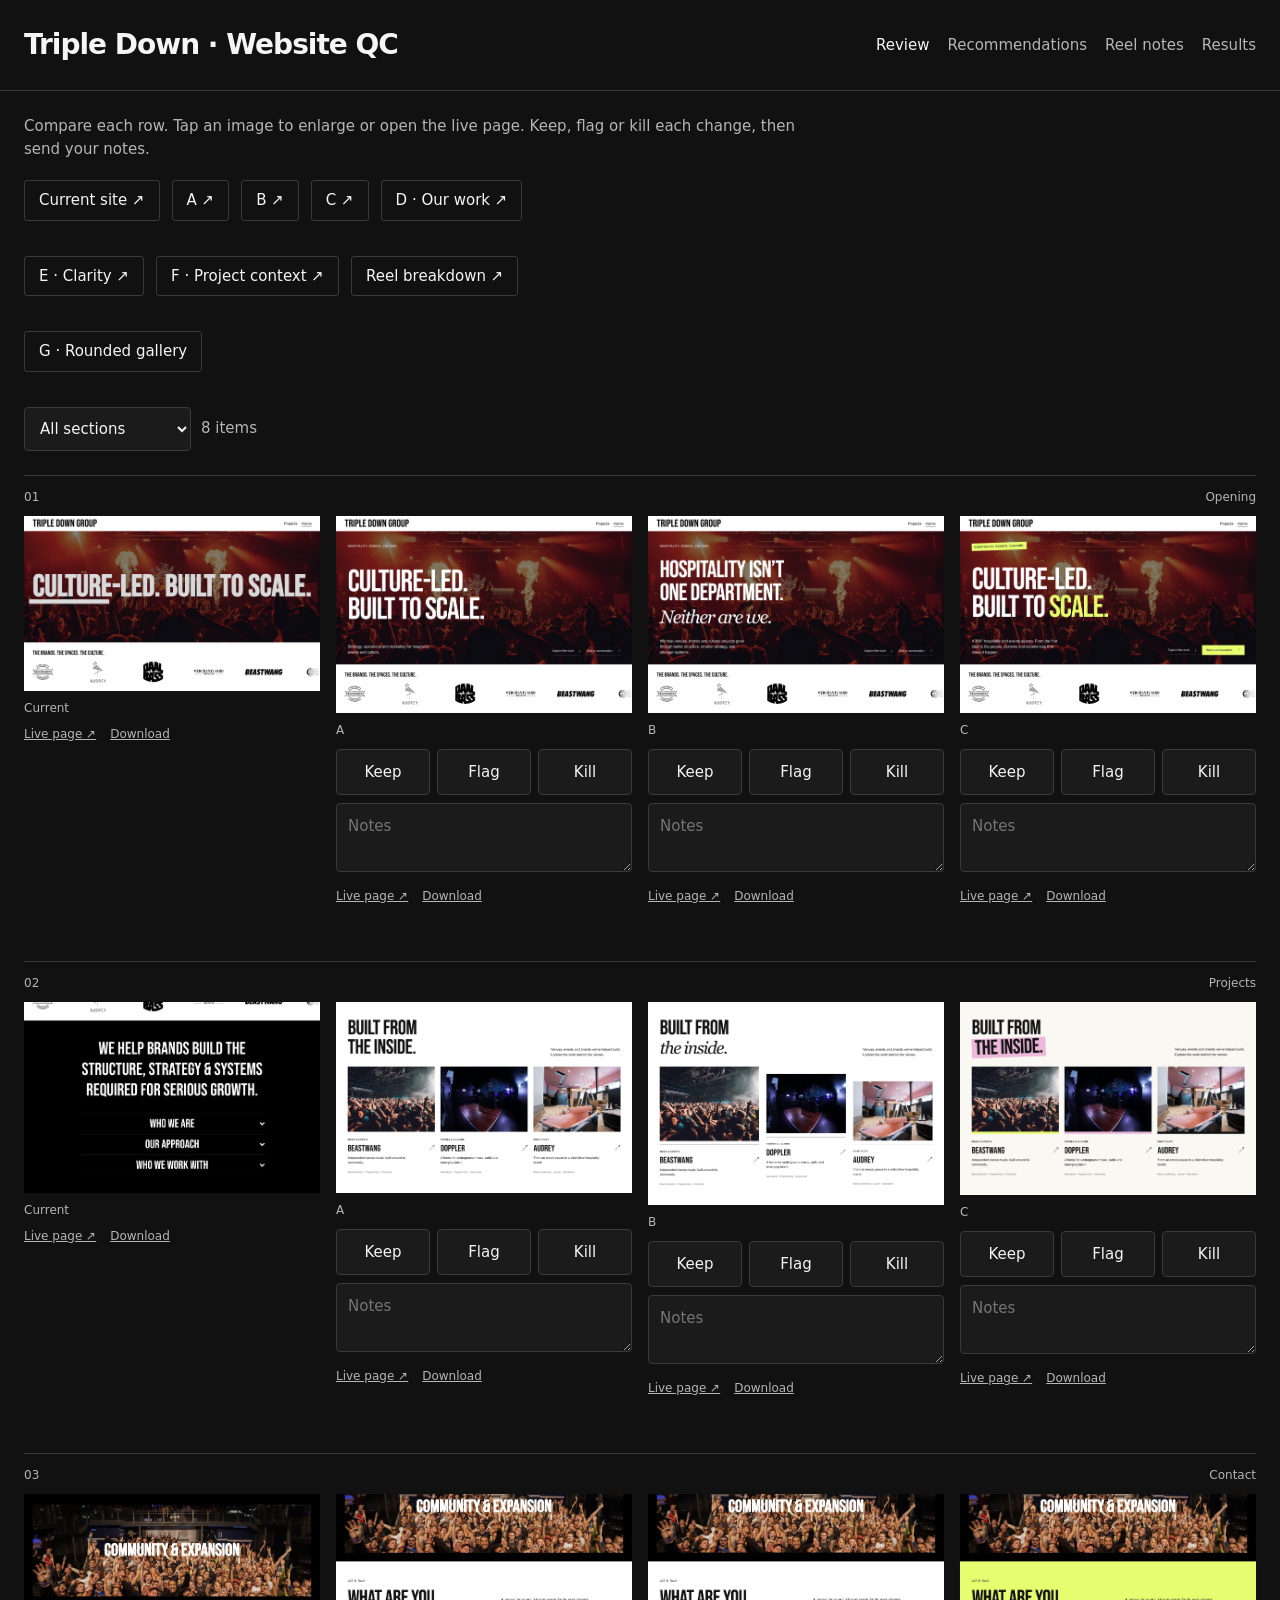
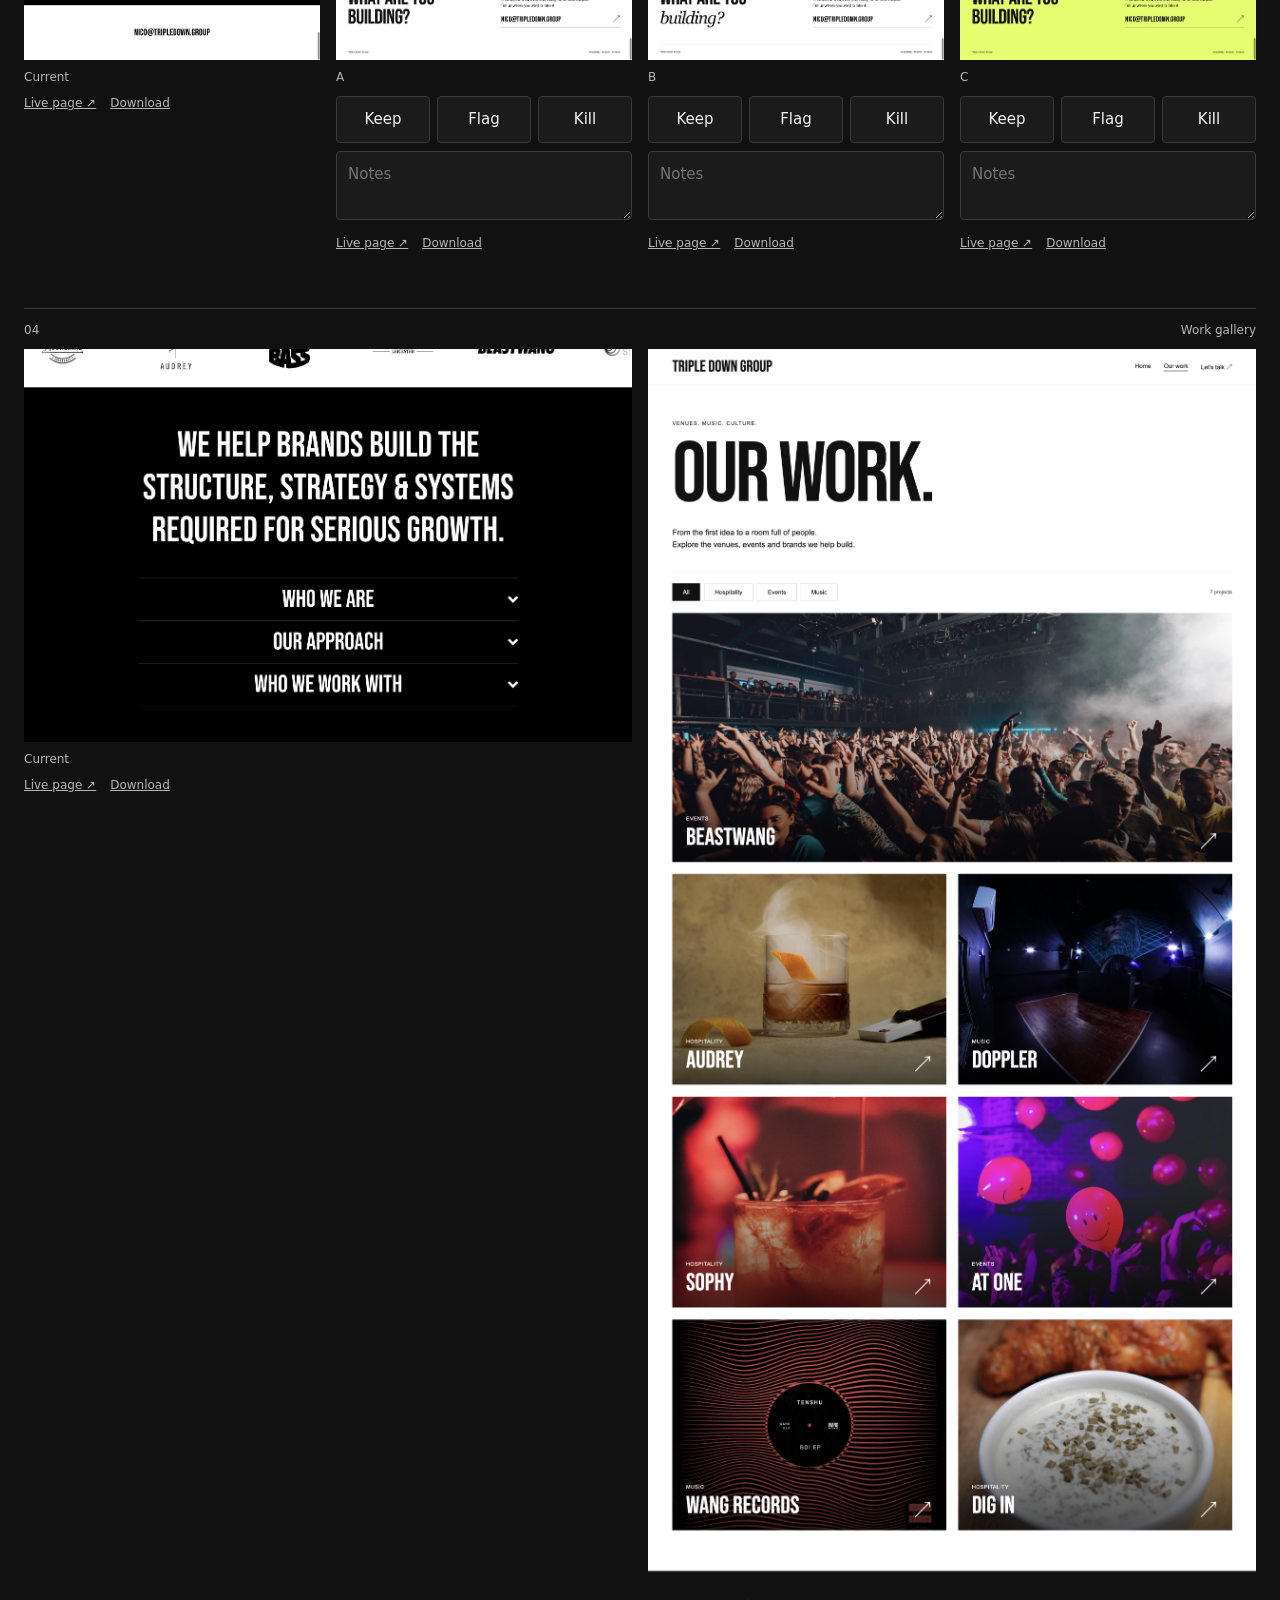
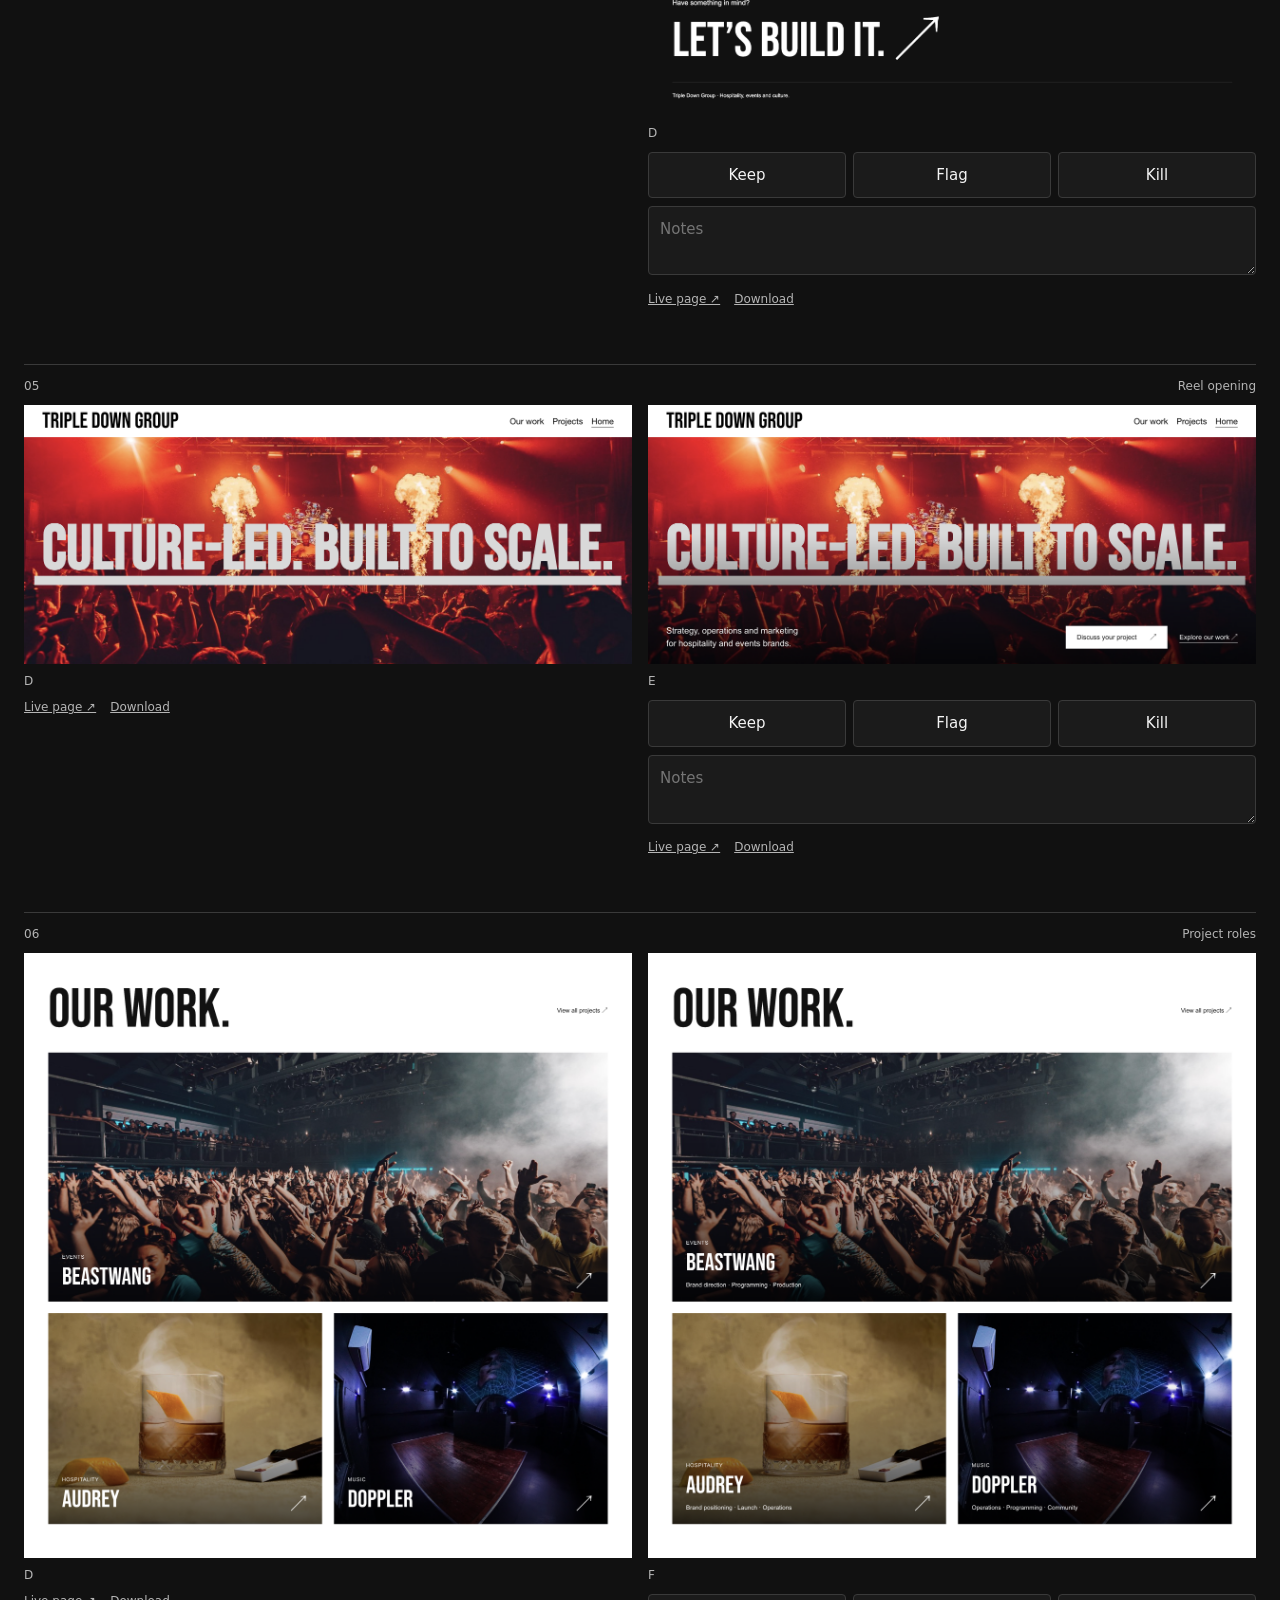
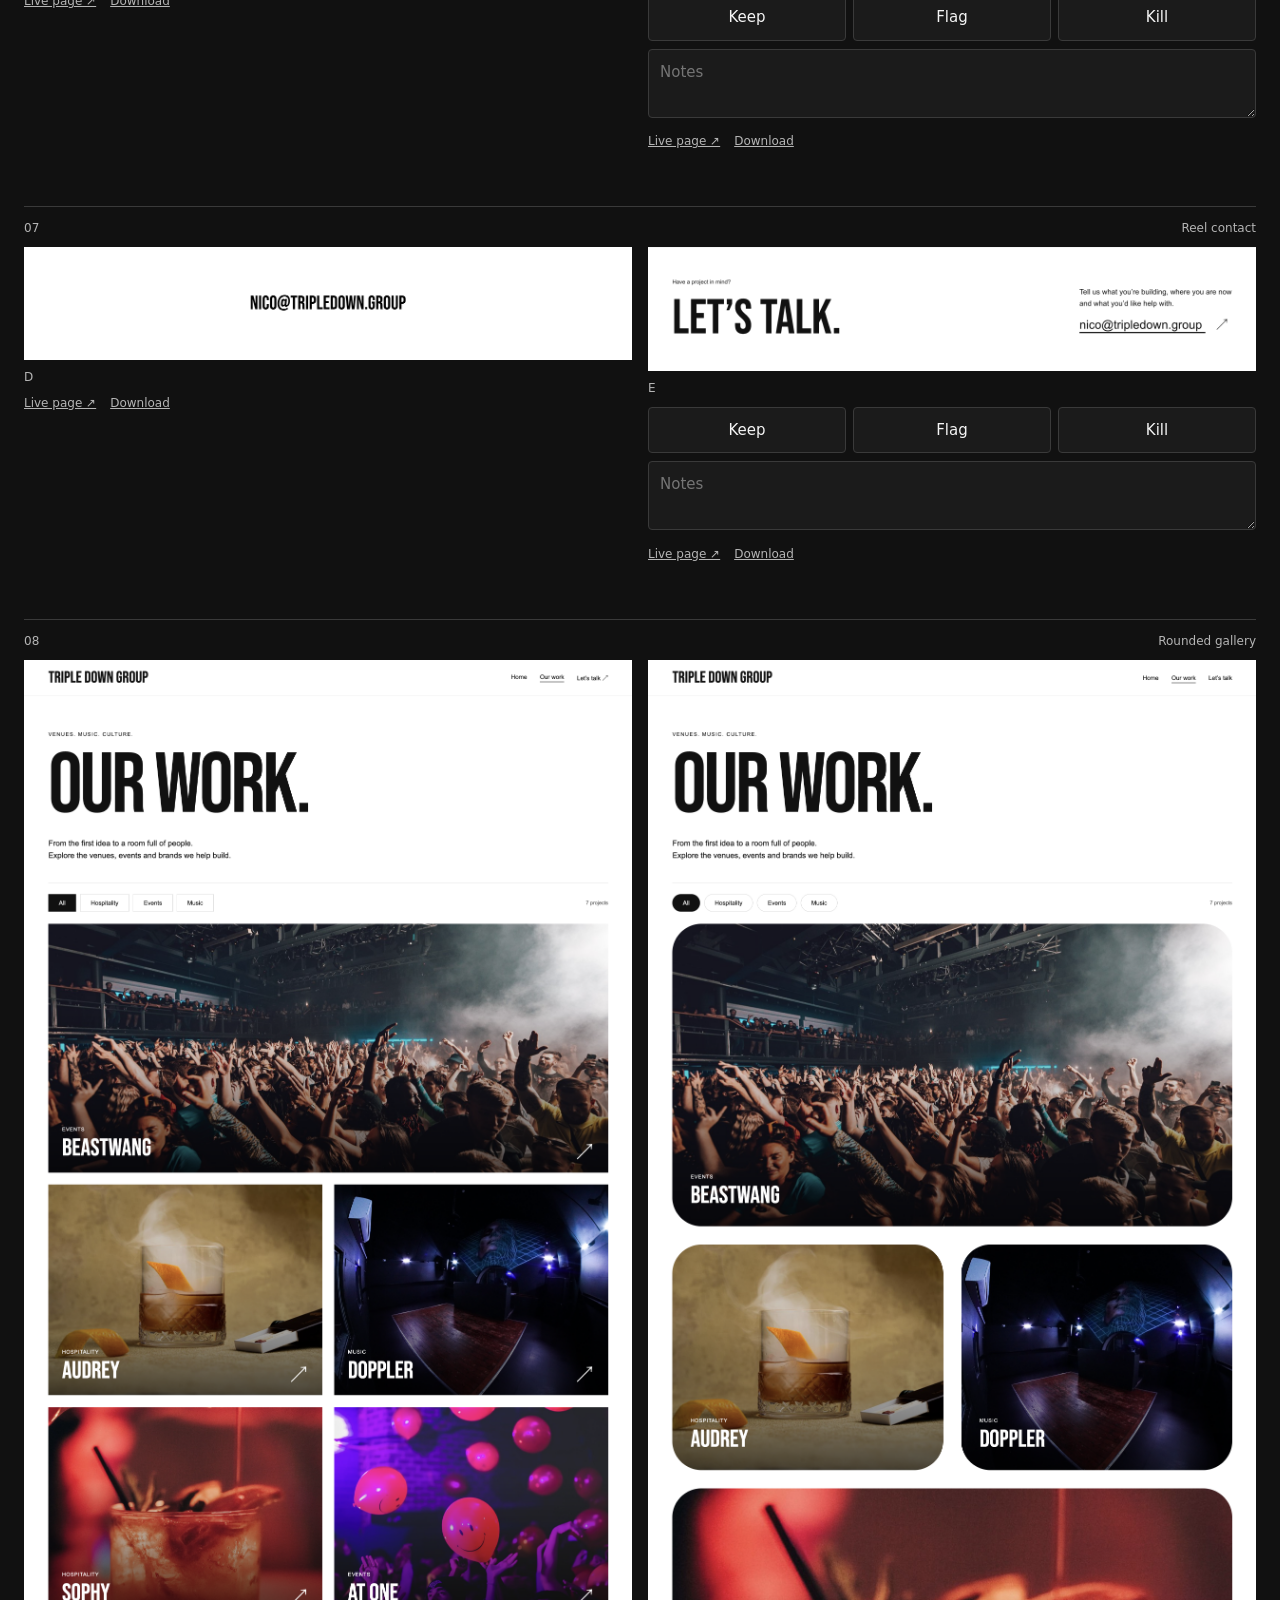
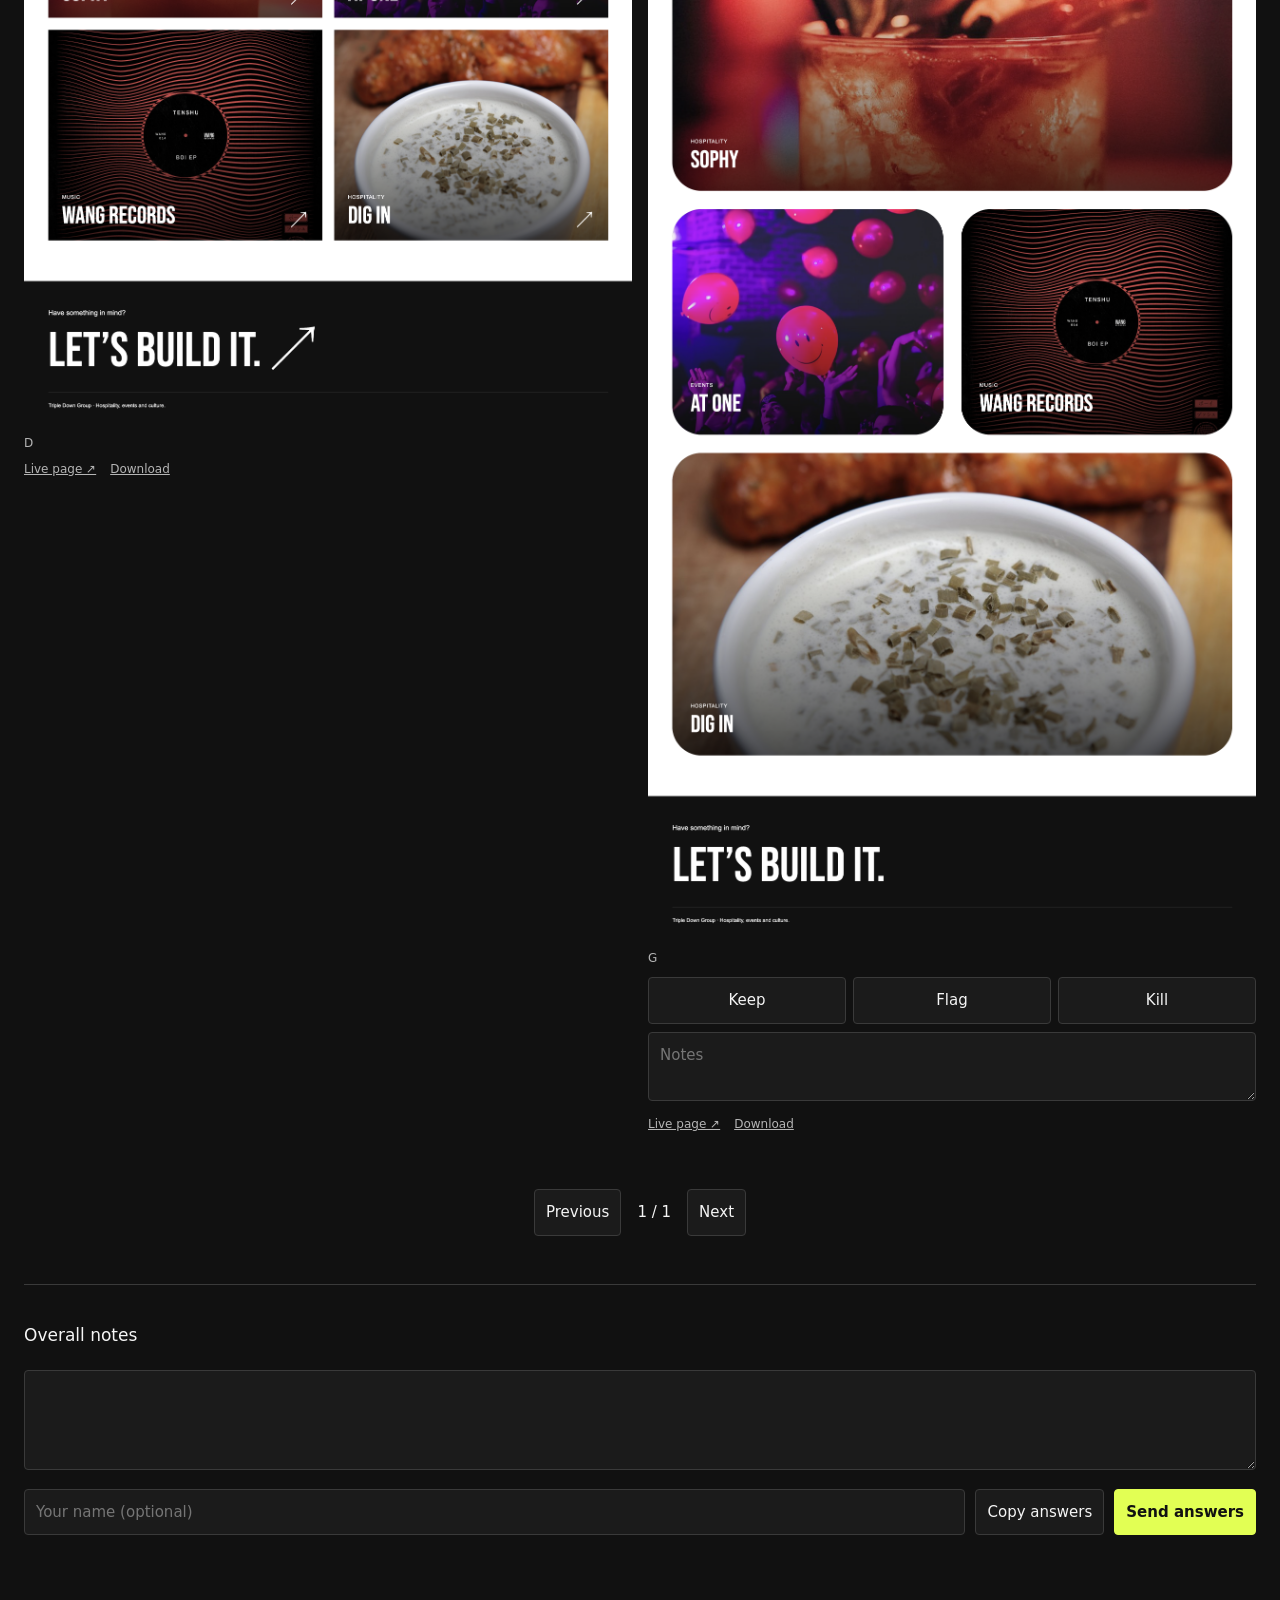
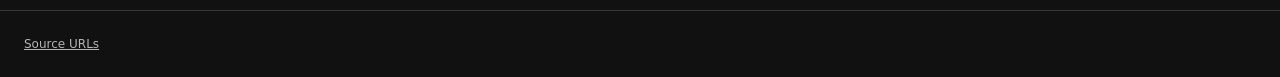
==== commit 96fe6705: "Add rounded gallery comparison to PaulQC" ====
--- a/index.html
+++ b/index.html
@@ -1 +1 @@
-<!doctype html><html lang="en"><head><meta charset="utf-8"><meta name="viewport" content="width=device-width,initial-scale=1"><meta name="robots" content="noindex,nofollow"><title>PaulQC</title><link rel="icon" href="favicon.svg"><link rel="stylesheet" href="style.css"></head><body><header><h1 id="title">PaulQC</h1><nav><a href="index.html" aria-current="page">Review</a><a href="recommendations.html">Recommendations</a><a href="reel-notes.html">Reel notes</a><a href="results.html">Results</a></nav></header><main><p class="board-guide">Compare each row. Tap an image to enlarge or open the live page. Keep, flag or kill each change, then send your notes.</p><div class="live-links"><a href="https://frompaulxam-gif.github.io/triple-down-preview/variants/current/" target="_blank" rel="noopener">Current site ↗</a><a href="https://frompaulxam-gif.github.io/triple-down-preview/variants/a/" target="_blank" rel="noopener">A ↗</a><a href="https://frompaulxam-gif.github.io/triple-down-preview/variants/b/" target="_blank" rel="noopener">B ↗</a><a href="https://frompaulxam-gif.github.io/triple-down-preview/variants/c/" target="_blank" rel="noopener">C ↗</a><a href="https://frompaulxam-gif.github.io/triple-down-preview/our-work/" target="_blank" rel="noopener">D · Our work ↗</a></div><div class="live-links"><a href="https://frompaulxam-gif.github.io/triple-down-preview/variants/e/" target="_blank" rel="noopener">E · Clarity ↗</a><a href="https://frompaulxam-gif.github.io/triple-down-preview/variants/f/" target="_blank" rel="noopener">F · Project context ↗</a><a href="reel-notes.html">Reel breakdown ↗</a></div><div class="toolbar"><select id="brand" aria-label="Section"><option value="">All sections</option></select><span id="count" class="muted"></span></div><div class="grid" id="items"></div><div class="pager"><button id="prev">Previous</button><span id="page"></span><button id="next">Next</button></div><section class="submit"><h2>Overall notes</h2><textarea id="overall" aria-label="Overall notes"></textarea><div class="send-row"><input id="name" aria-label="Your name (optional)" placeholder="Your name (optional)"><button id="copy">Copy answers</button><button id="send">Send answers</button></div><p id="status" class="status" role="status"></p><textarea id="copy-fallback" hidden readonly aria-label="Copy these answers"></textarea></section></main><footer><a href="sources.csv" download>Source URLs</a></footer><script src="config.js"></script><script src="app.js?v=reels-1"></script></body></html>
+<!doctype html><html lang="en"><head><meta charset="utf-8"><meta name="viewport" content="width=device-width,initial-scale=1"><meta name="robots" content="noindex,nofollow"><title>PaulQC</title><link rel="icon" href="favicon.svg"><link rel="stylesheet" href="style.css"></head><body><header><h1 id="title">PaulQC</h1><nav><a href="index.html" aria-current="page">Review</a><a href="recommendations.html">Recommendations</a><a href="reel-notes.html">Reel notes</a><a href="results.html">Results</a></nav></header><main><p class="board-guide">Compare each row. Tap an image to enlarge or open the live page. Keep, flag or kill each change, then send your notes.</p><div class="live-links"><a href="https://frompaulxam-gif.github.io/triple-down-preview/variants/current/" target="_blank" rel="noopener">Current site ↗</a><a href="https://frompaulxam-gif.github.io/triple-down-preview/variants/a/" target="_blank" rel="noopener">A ↗</a><a href="https://frompaulxam-gif.github.io/triple-down-preview/variants/b/" target="_blank" rel="noopener">B ↗</a><a href="https://frompaulxam-gif.github.io/triple-down-preview/variants/c/" target="_blank" rel="noopener">C ↗</a><a href="https://frompaulxam-gif.github.io/triple-down-preview/variants/gallery-original/" target="_blank" rel="noopener">D · Our work ↗</a></div><div class="live-links"><a href="https://frompaulxam-gif.github.io/triple-down-preview/variants/e/" target="_blank" rel="noopener">E · Clarity ↗</a><a href="https://frompaulxam-gif.github.io/triple-down-preview/variants/f/" target="_blank" rel="noopener">F · Project context ↗</a><a href="reel-notes.html">Reel breakdown ↗</a></div><div class="live-links"><a href="https://frompaulxam-gif.github.io/triple-down-preview/our-work/" target="_blank" rel="noopener">G · Rounded gallery</a></div><div class="toolbar"><select id="brand" aria-label="Section"><option value="">All sections</option></select><span id="count" class="muted"></span></div><div class="grid" id="items"></div><div class="pager"><button id="prev">Previous</button><span id="page"></span><button id="next">Next</button></div><section class="submit"><h2>Overall notes</h2><textarea id="overall" aria-label="Overall notes"></textarea><div class="send-row"><input id="name" aria-label="Your name (optional)" placeholder="Your name (optional)"><button id="copy">Copy answers</button><button id="send">Send answers</button></div><p id="status" class="status" role="status"></p><textarea id="copy-fallback" hidden readonly aria-label="Copy these answers"></textarea></section></main><footer><a href="sources.csv" download>Source URLs</a></footer><script src="config.js"></script><script src="app.js?v=rounded-1"></script></body></html>
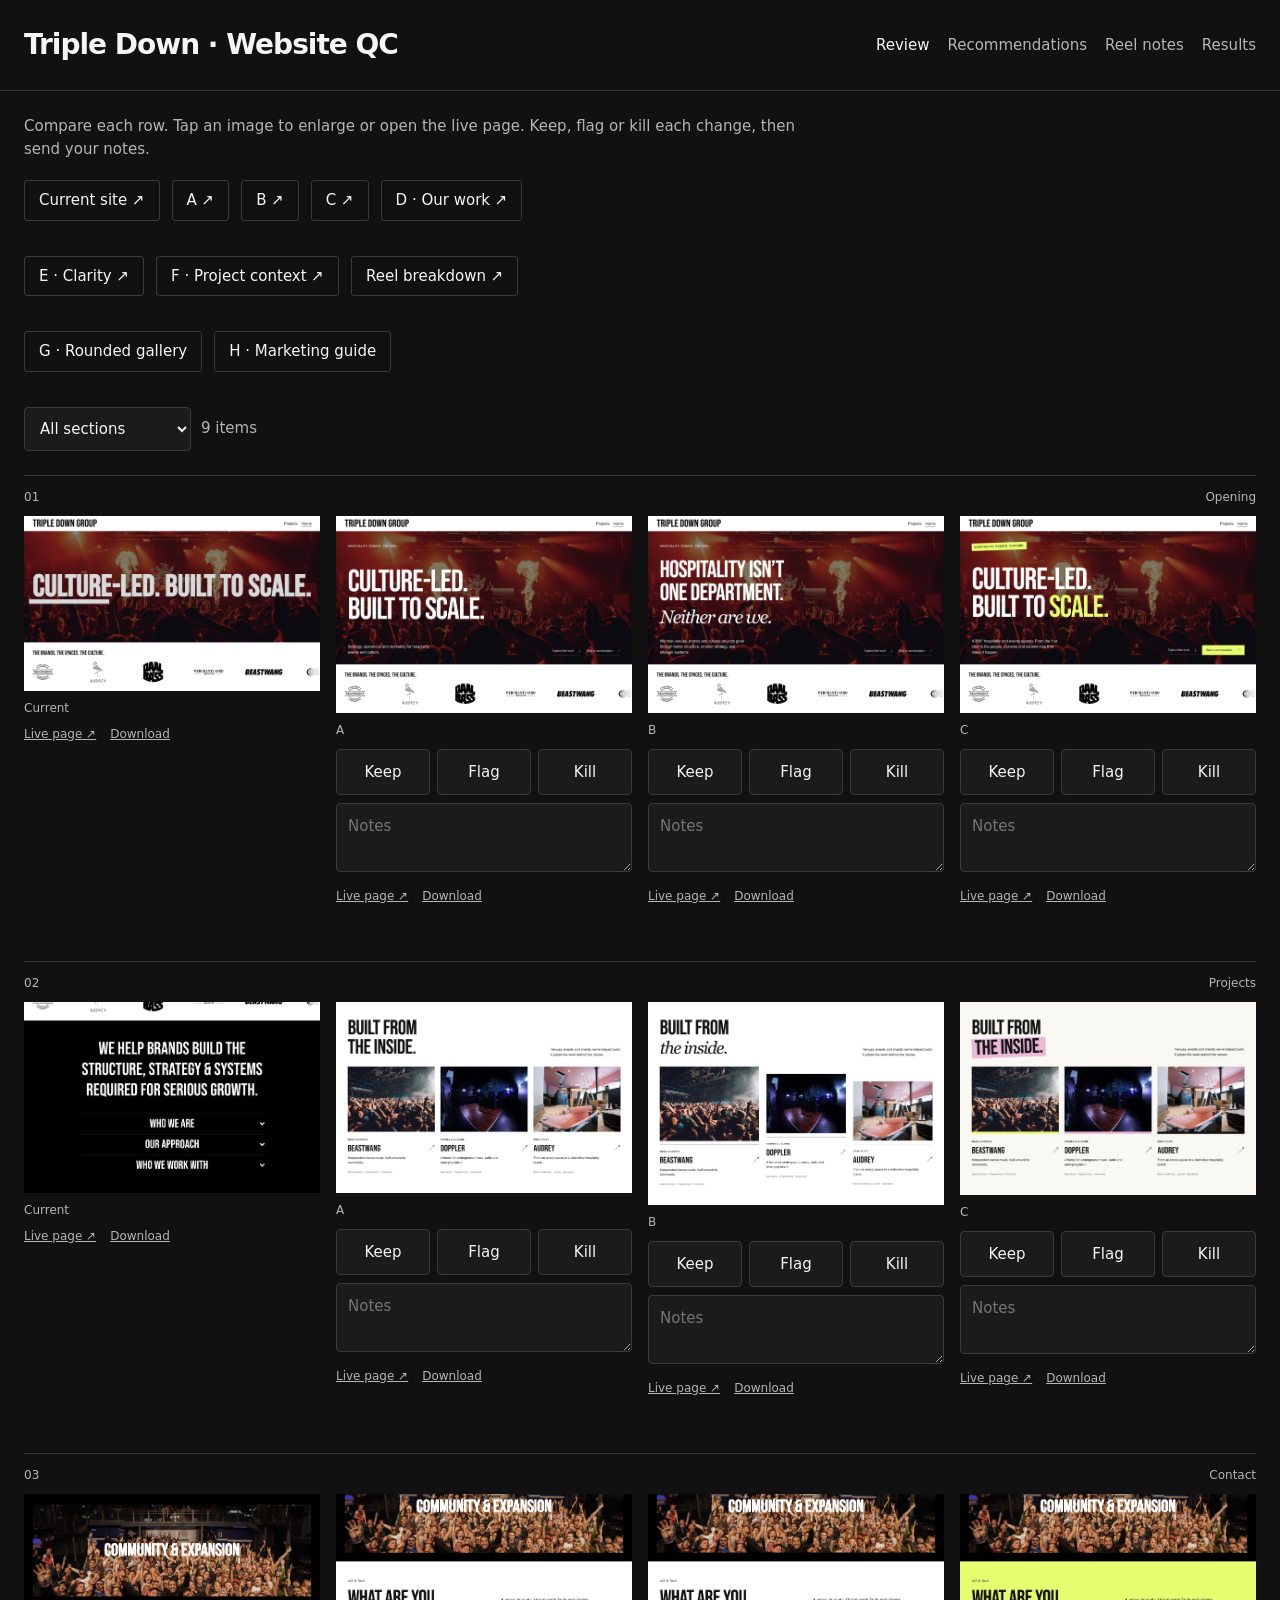
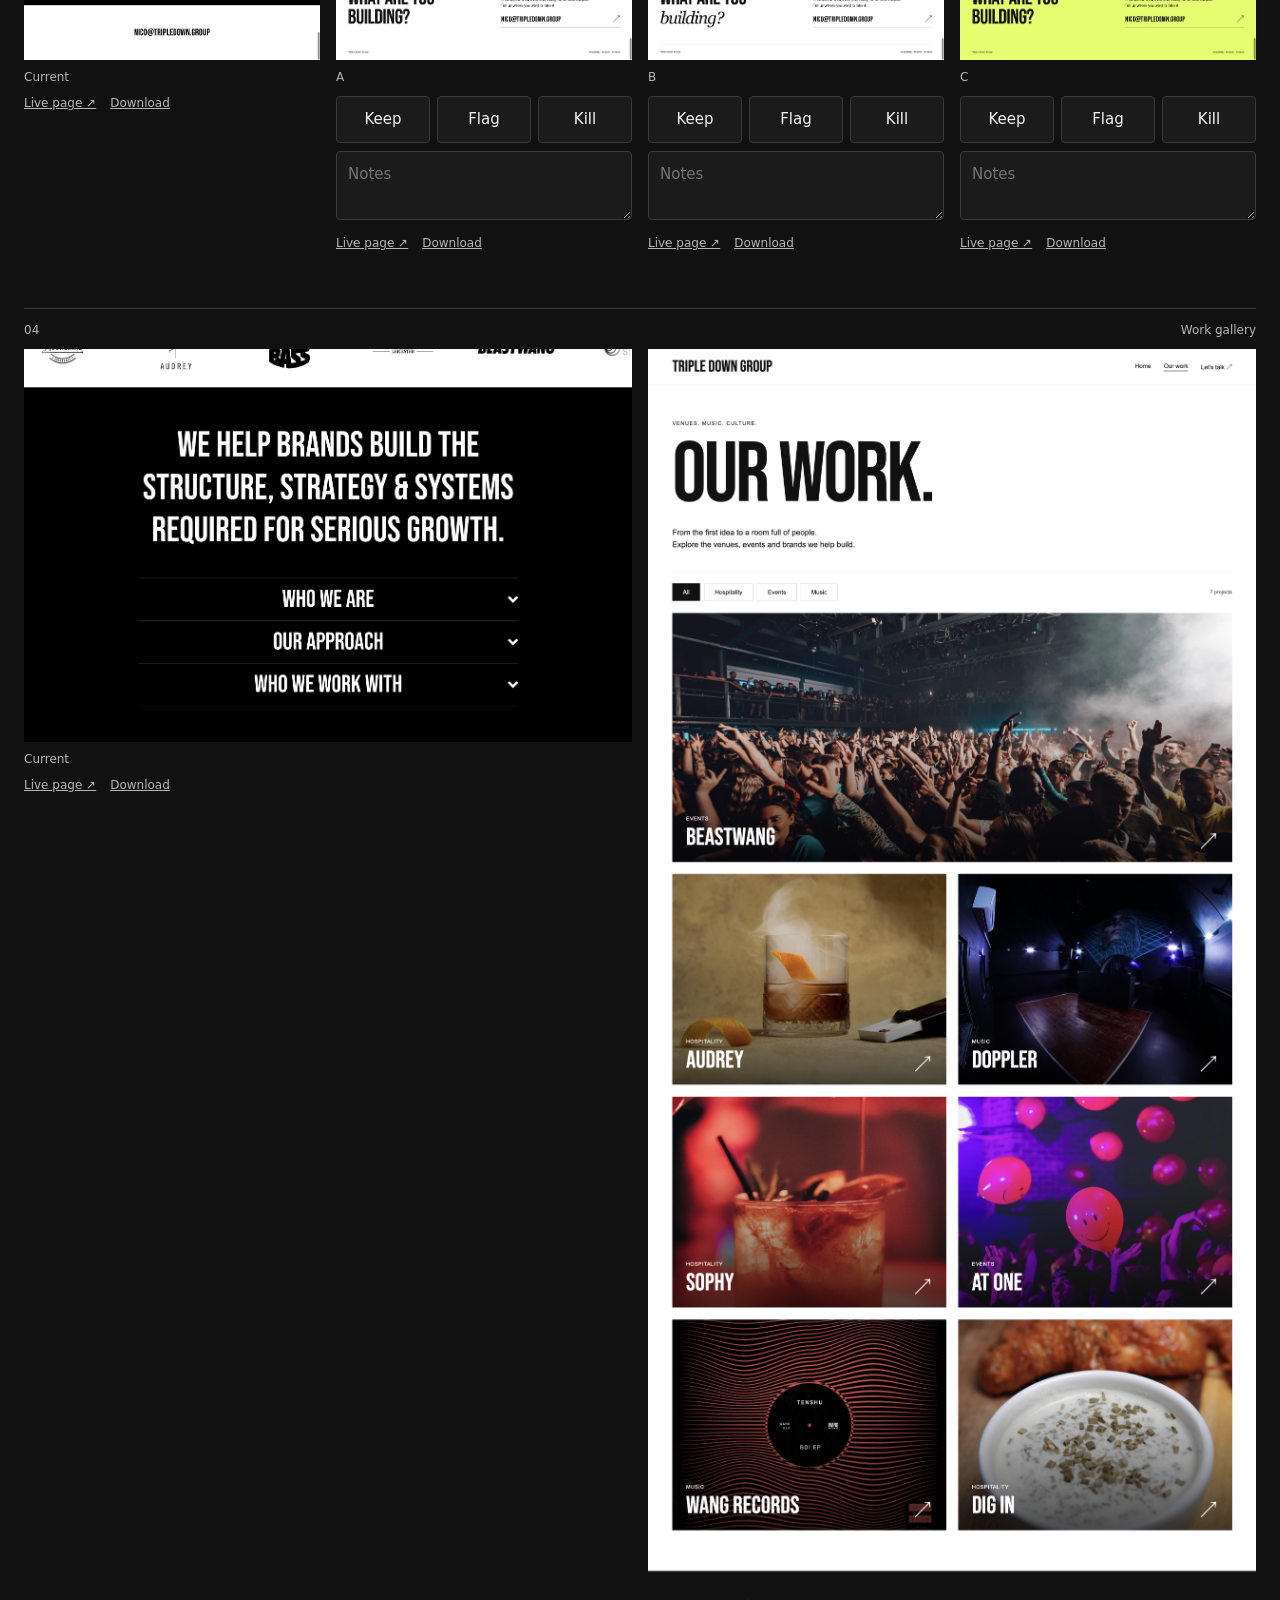
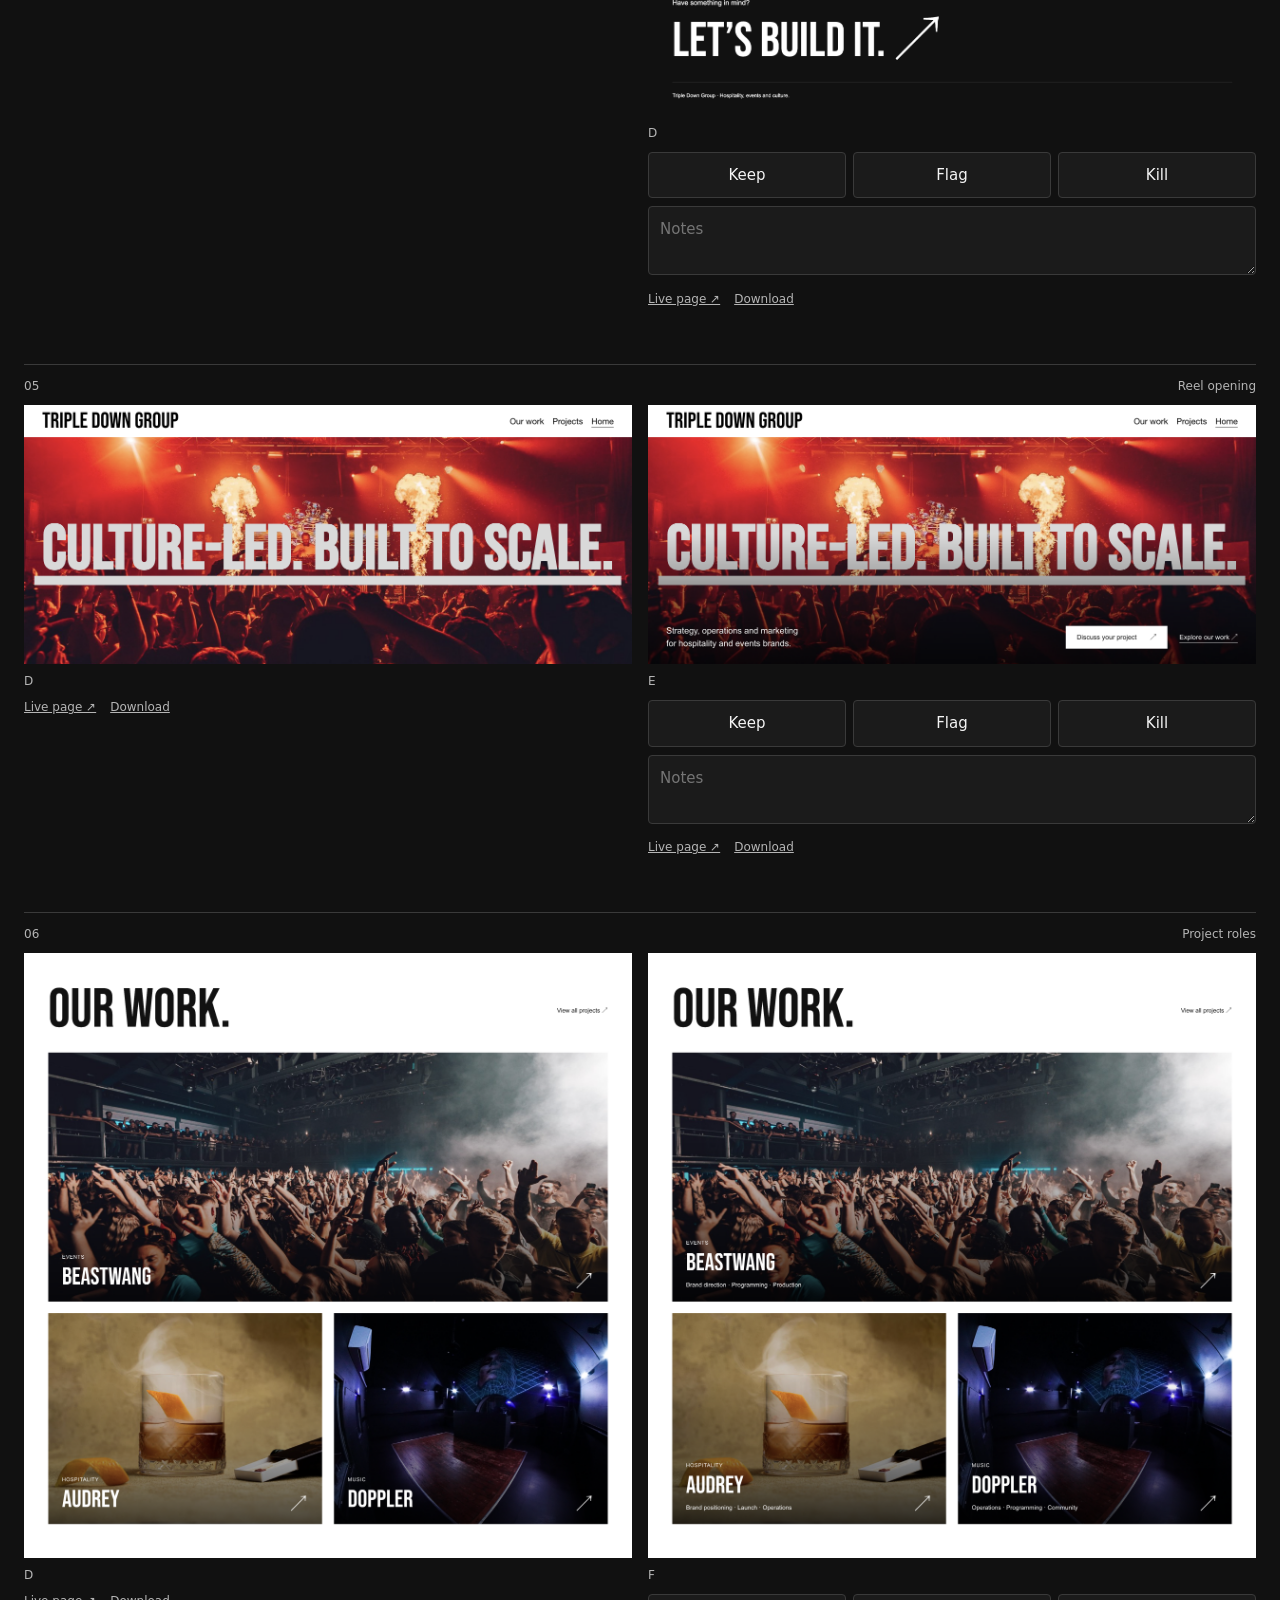
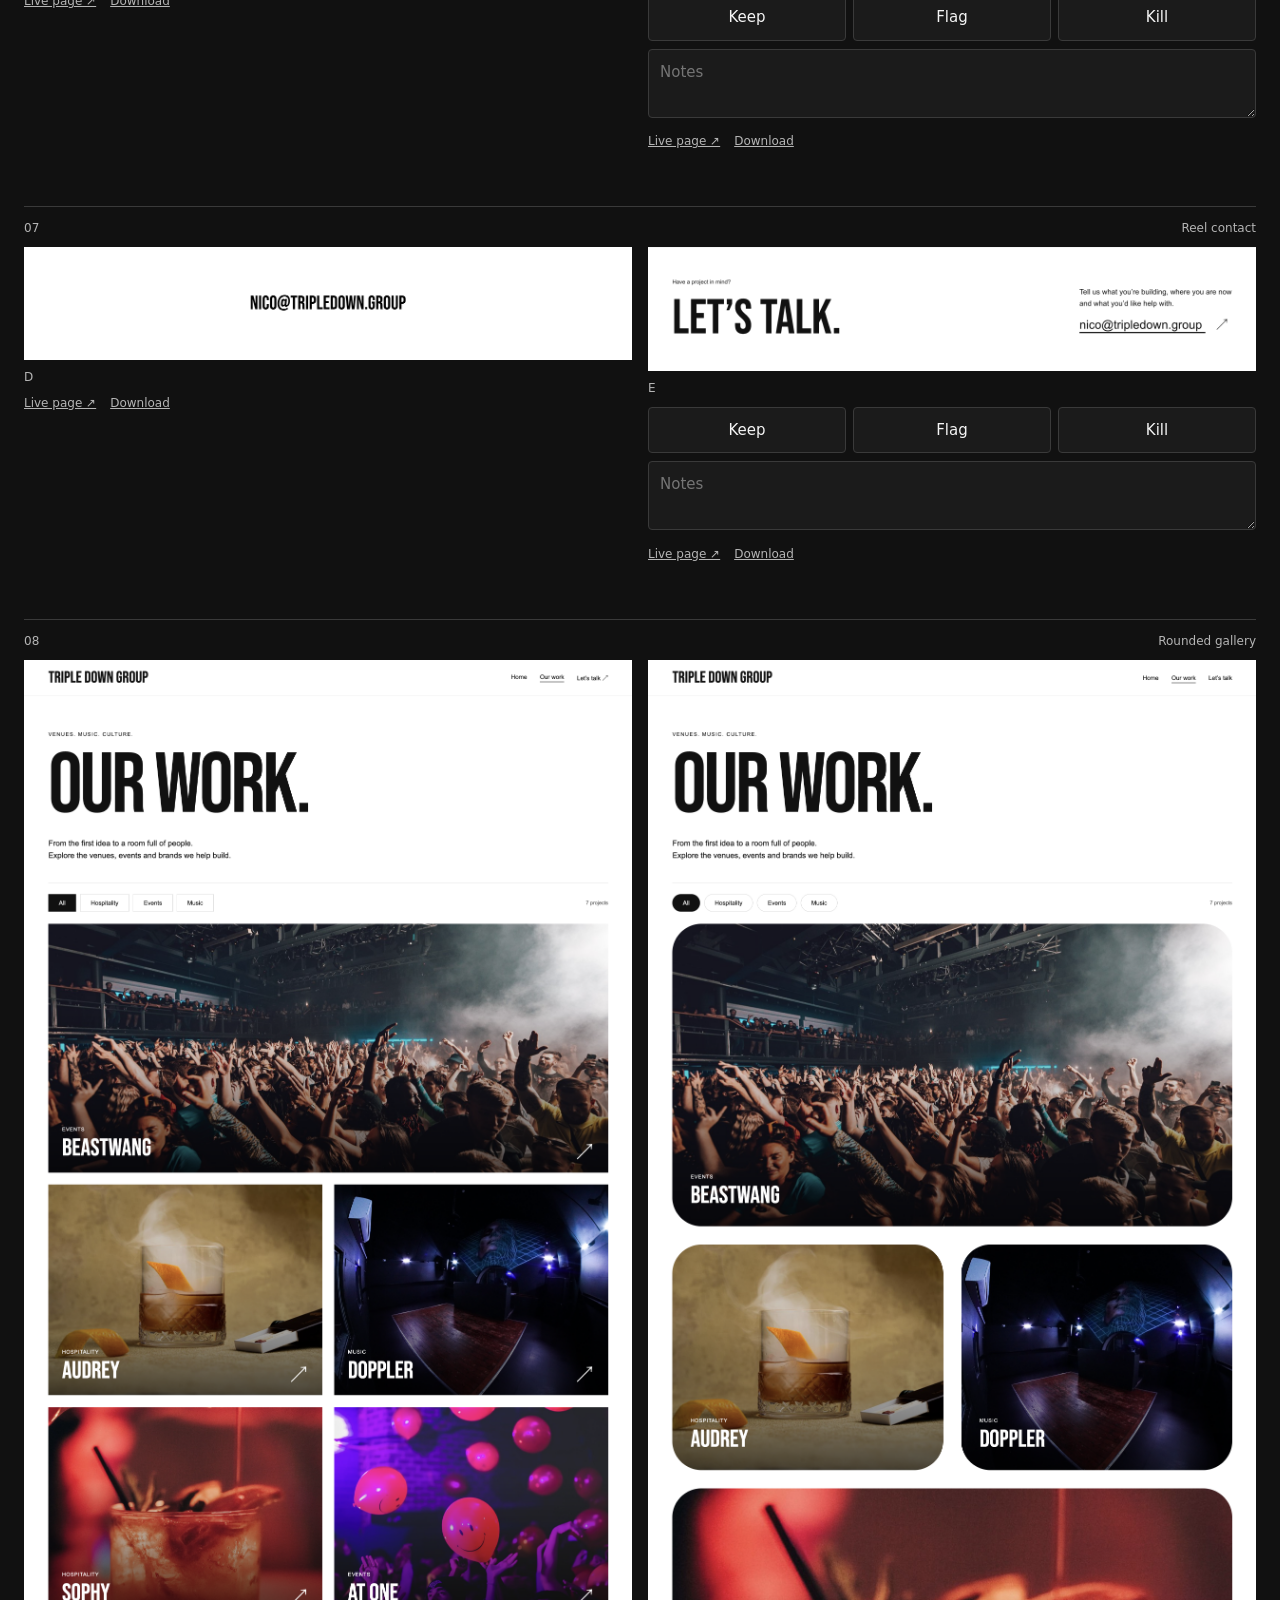
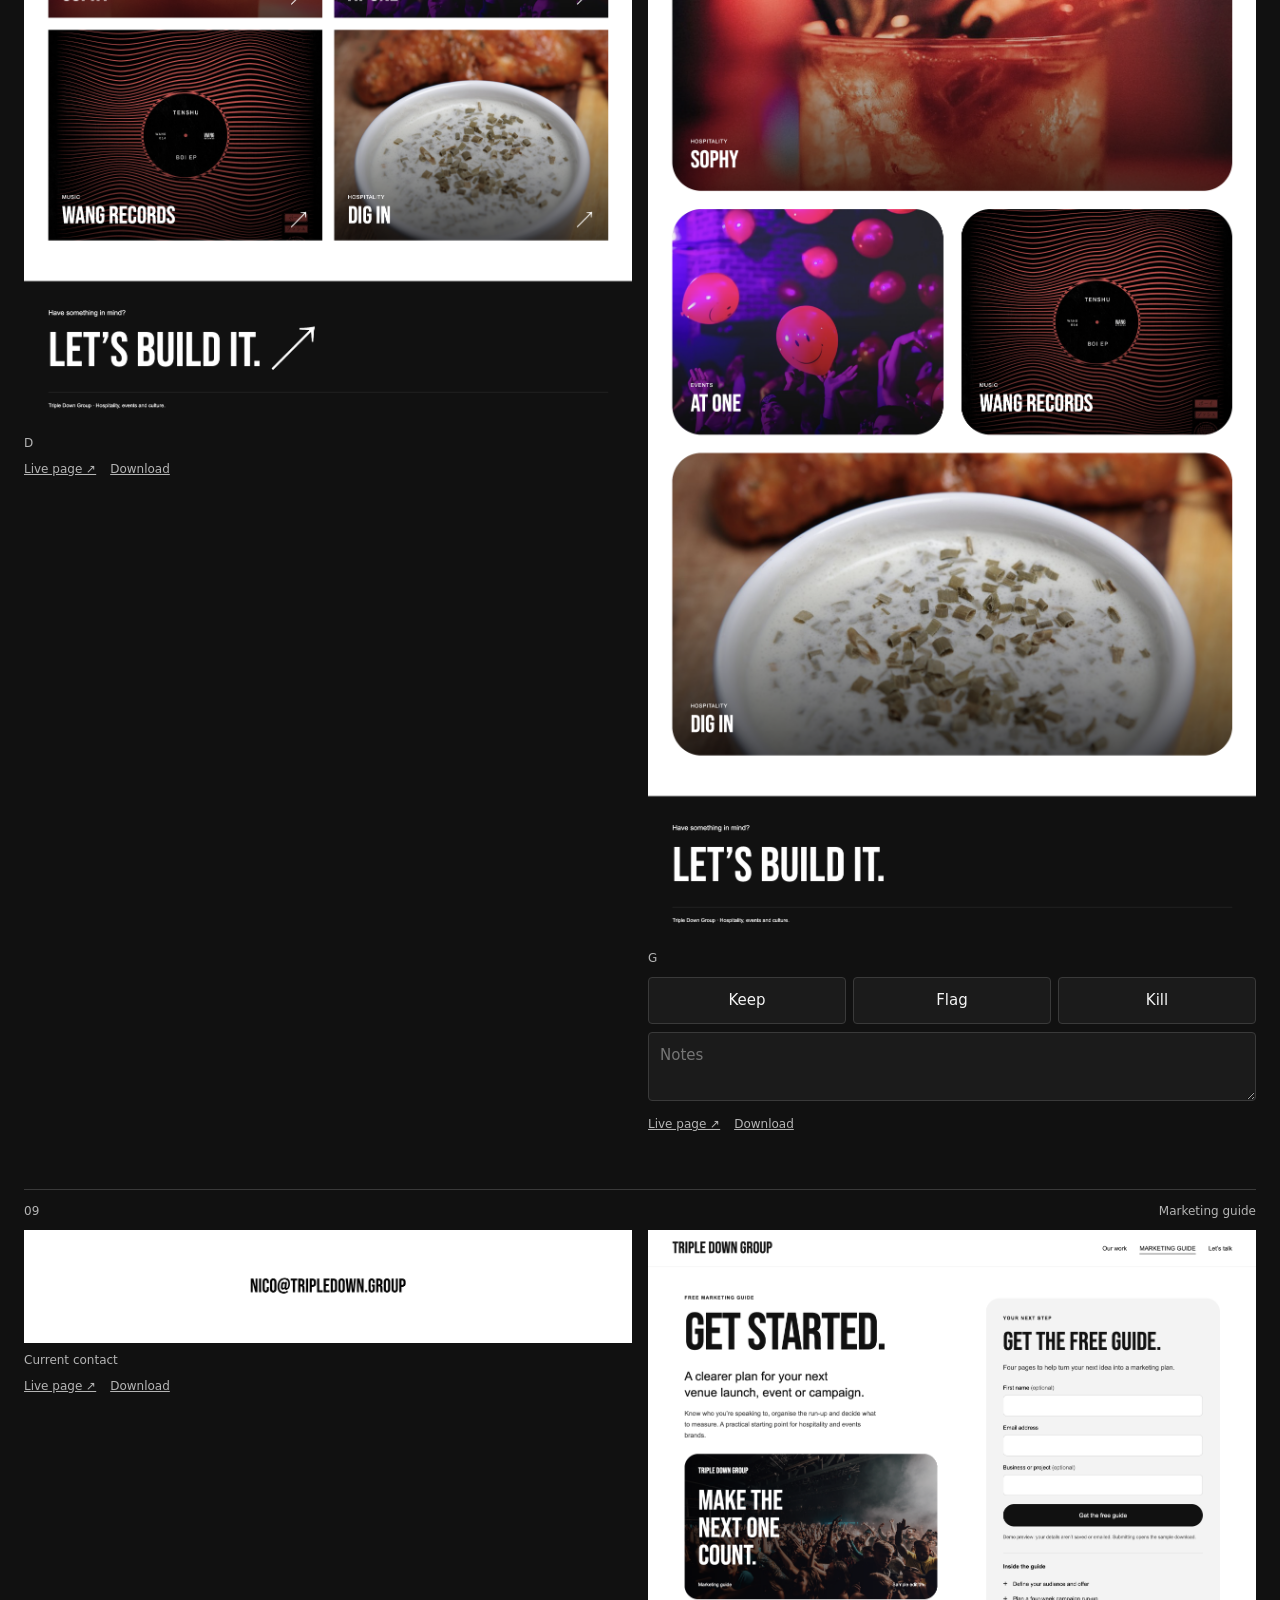
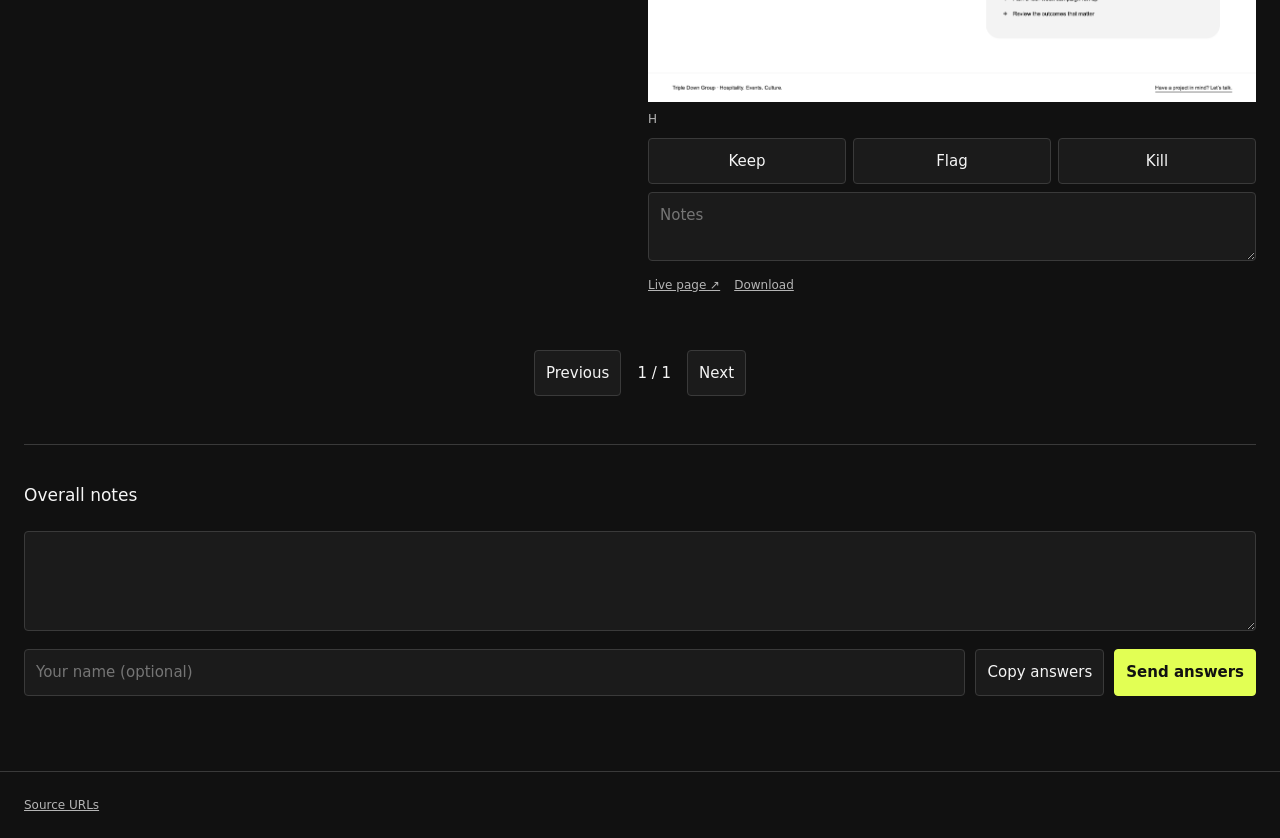
==== commit 02d7cf54: "Add marketing guide option H to PaulQC" ====
--- a/index.html
+++ b/index.html
@@ -1 +1 @@
-<!doctype html><html lang="en"><head><meta charset="utf-8"><meta name="viewport" content="width=device-width,initial-scale=1"><meta name="robots" content="noindex,nofollow"><title>PaulQC</title><link rel="icon" href="favicon.svg"><link rel="stylesheet" href="style.css"></head><body><header><h1 id="title">PaulQC</h1><nav><a href="index.html" aria-current="page">Review</a><a href="recommendations.html">Recommendations</a><a href="reel-notes.html">Reel notes</a><a href="results.html">Results</a></nav></header><main><p class="board-guide">Compare each row. Tap an image to enlarge or open the live page. Keep, flag or kill each change, then send your notes.</p><div class="live-links"><a href="https://frompaulxam-gif.github.io/triple-down-preview/variants/current/" target="_blank" rel="noopener">Current site ↗</a><a href="https://frompaulxam-gif.github.io/triple-down-preview/variants/a/" target="_blank" rel="noopener">A ↗</a><a href="https://frompaulxam-gif.github.io/triple-down-preview/variants/b/" target="_blank" rel="noopener">B ↗</a><a href="https://frompaulxam-gif.github.io/triple-down-preview/variants/c/" target="_blank" rel="noopener">C ↗</a><a href="https://frompaulxam-gif.github.io/triple-down-preview/variants/gallery-original/" target="_blank" rel="noopener">D · Our work ↗</a></div><div class="live-links"><a href="https://frompaulxam-gif.github.io/triple-down-preview/variants/e/" target="_blank" rel="noopener">E · Clarity ↗</a><a href="https://frompaulxam-gif.github.io/triple-down-preview/variants/f/" target="_blank" rel="noopener">F · Project context ↗</a><a href="reel-notes.html">Reel breakdown ↗</a></div><div class="live-links"><a href="https://frompaulxam-gif.github.io/triple-down-preview/our-work/" target="_blank" rel="noopener">G · Rounded gallery</a></div><div class="toolbar"><select id="brand" aria-label="Section"><option value="">All sections</option></select><span id="count" class="muted"></span></div><div class="grid" id="items"></div><div class="pager"><button id="prev">Previous</button><span id="page"></span><button id="next">Next</button></div><section class="submit"><h2>Overall notes</h2><textarea id="overall" aria-label="Overall notes"></textarea><div class="send-row"><input id="name" aria-label="Your name (optional)" placeholder="Your name (optional)"><button id="copy">Copy answers</button><button id="send">Send answers</button></div><p id="status" class="status" role="status"></p><textarea id="copy-fallback" hidden readonly aria-label="Copy these answers"></textarea></section></main><footer><a href="sources.csv" download>Source URLs</a></footer><script src="config.js"></script><script src="app.js?v=rounded-1"></script></body></html>
+<!doctype html><html lang="en"><head><meta charset="utf-8"><meta name="viewport" content="width=device-width,initial-scale=1"><meta name="robots" content="noindex,nofollow"><title>PaulQC</title><link rel="icon" href="favicon.svg"><link rel="stylesheet" href="style.css"></head><body><header><h1 id="title">PaulQC</h1><nav><a href="index.html" aria-current="page">Review</a><a href="recommendations.html">Recommendations</a><a href="reel-notes.html">Reel notes</a><a href="results.html">Results</a></nav></header><main><p class="board-guide">Compare each row. Tap an image to enlarge or open the live page. Keep, flag or kill each change, then send your notes.</p><div class="live-links"><a href="https://frompaulxam-gif.github.io/triple-down-preview/variants/current/" target="_blank" rel="noopener">Current site ↗</a><a href="https://frompaulxam-gif.github.io/triple-down-preview/variants/a/" target="_blank" rel="noopener">A ↗</a><a href="https://frompaulxam-gif.github.io/triple-down-preview/variants/b/" target="_blank" rel="noopener">B ↗</a><a href="https://frompaulxam-gif.github.io/triple-down-preview/variants/c/" target="_blank" rel="noopener">C ↗</a><a href="https://frompaulxam-gif.github.io/triple-down-preview/variants/gallery-original/" target="_blank" rel="noopener">D · Our work ↗</a></div><div class="live-links"><a href="https://frompaulxam-gif.github.io/triple-down-preview/variants/e/" target="_blank" rel="noopener">E · Clarity ↗</a><a href="https://frompaulxam-gif.github.io/triple-down-preview/variants/f/" target="_blank" rel="noopener">F · Project context ↗</a><a href="reel-notes.html">Reel breakdown ↗</a></div><div class="live-links"><a href="https://frompaulxam-gif.github.io/triple-down-preview/our-work/" target="_blank" rel="noopener">G · Rounded gallery</a><a href="https://frompaulxam-gif.github.io/triple-down-preview/marketing-guide/" target="_blank" rel="noopener">H · Marketing guide</a></div><div class="toolbar"><select id="brand" aria-label="Section"><option value="">All sections</option></select><span id="count" class="muted"></span></div><div class="grid" id="items"></div><div class="pager"><button id="prev">Previous</button><span id="page"></span><button id="next">Next</button></div><section class="submit"><h2>Overall notes</h2><textarea id="overall" aria-label="Overall notes"></textarea><div class="send-row"><input id="name" aria-label="Your name (optional)" placeholder="Your name (optional)"><button id="copy">Copy answers</button><button id="send">Send answers</button></div><p id="status" class="status" role="status"></p><textarea id="copy-fallback" hidden readonly aria-label="Copy these answers"></textarea></section></main><footer><a href="sources.csv" download>Source URLs</a></footer><script src="config.js"></script><script src="app.js?v=guide-1"></script></body></html>
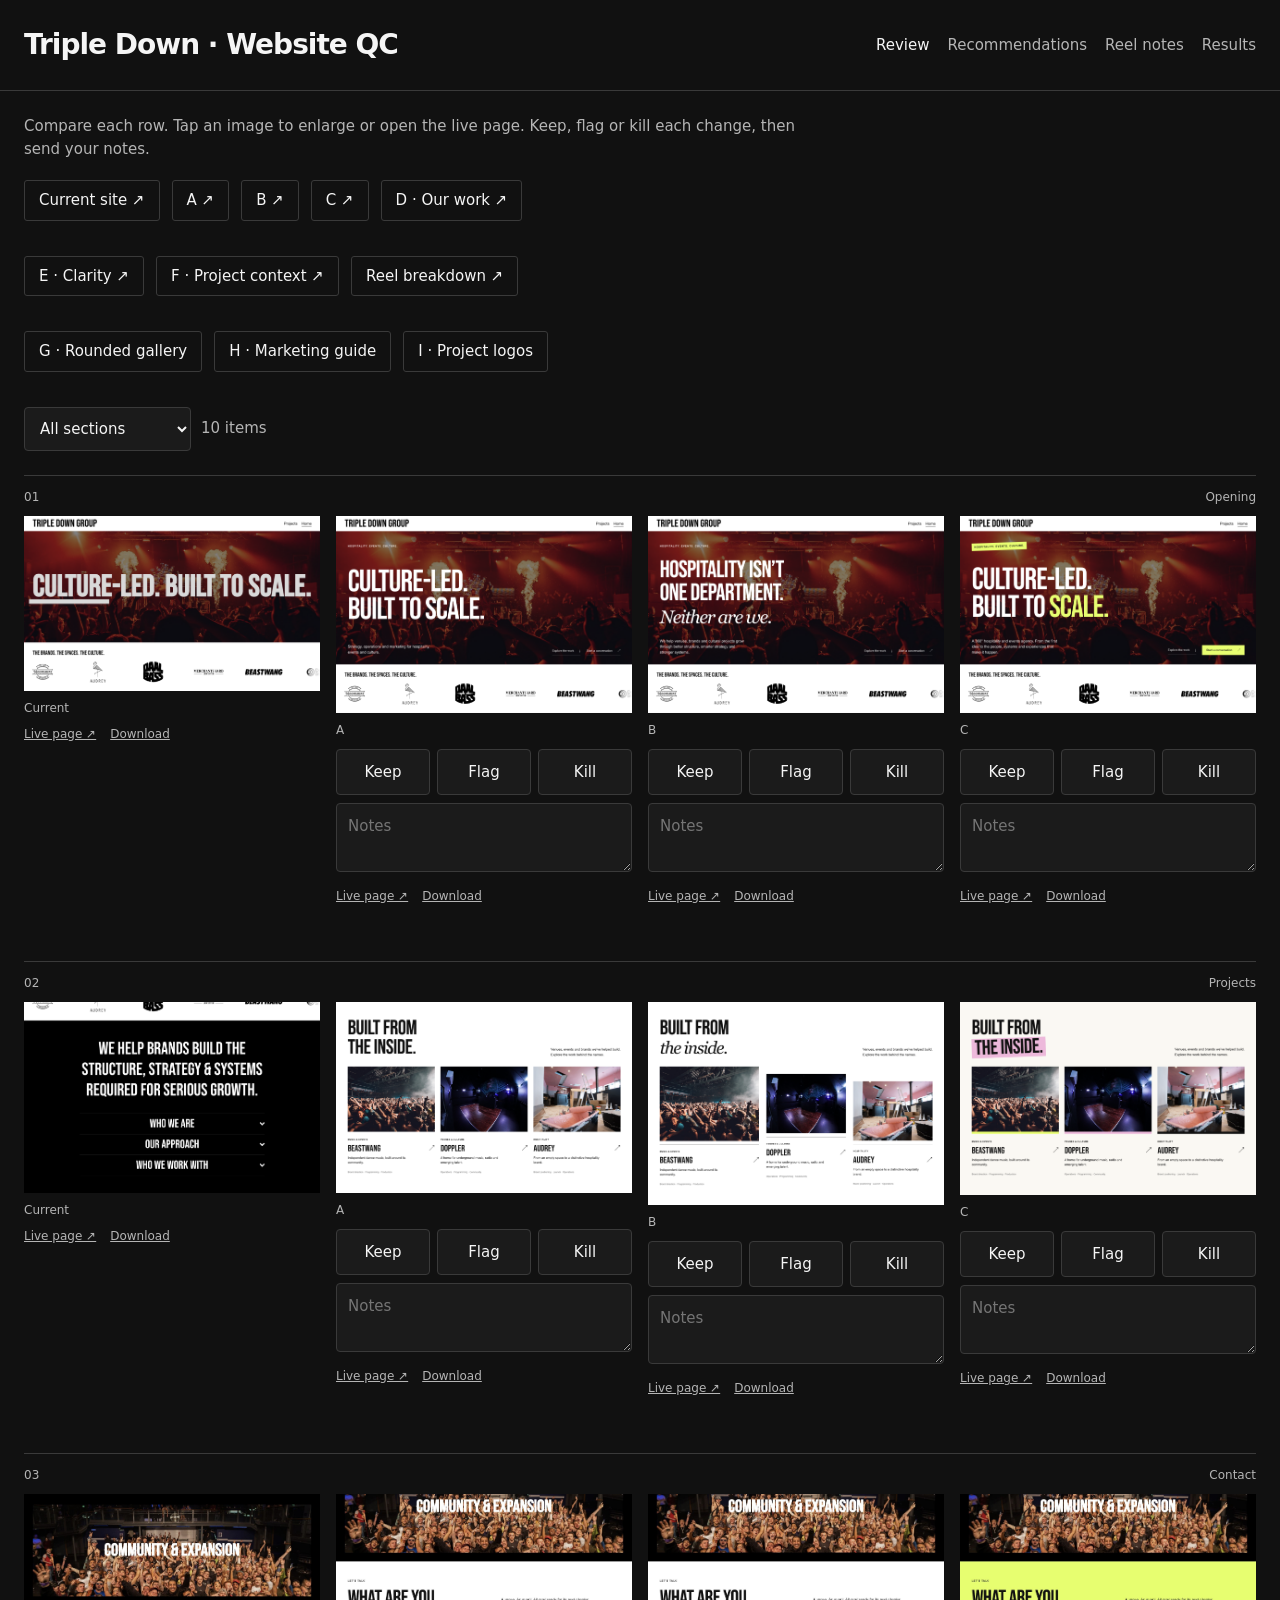
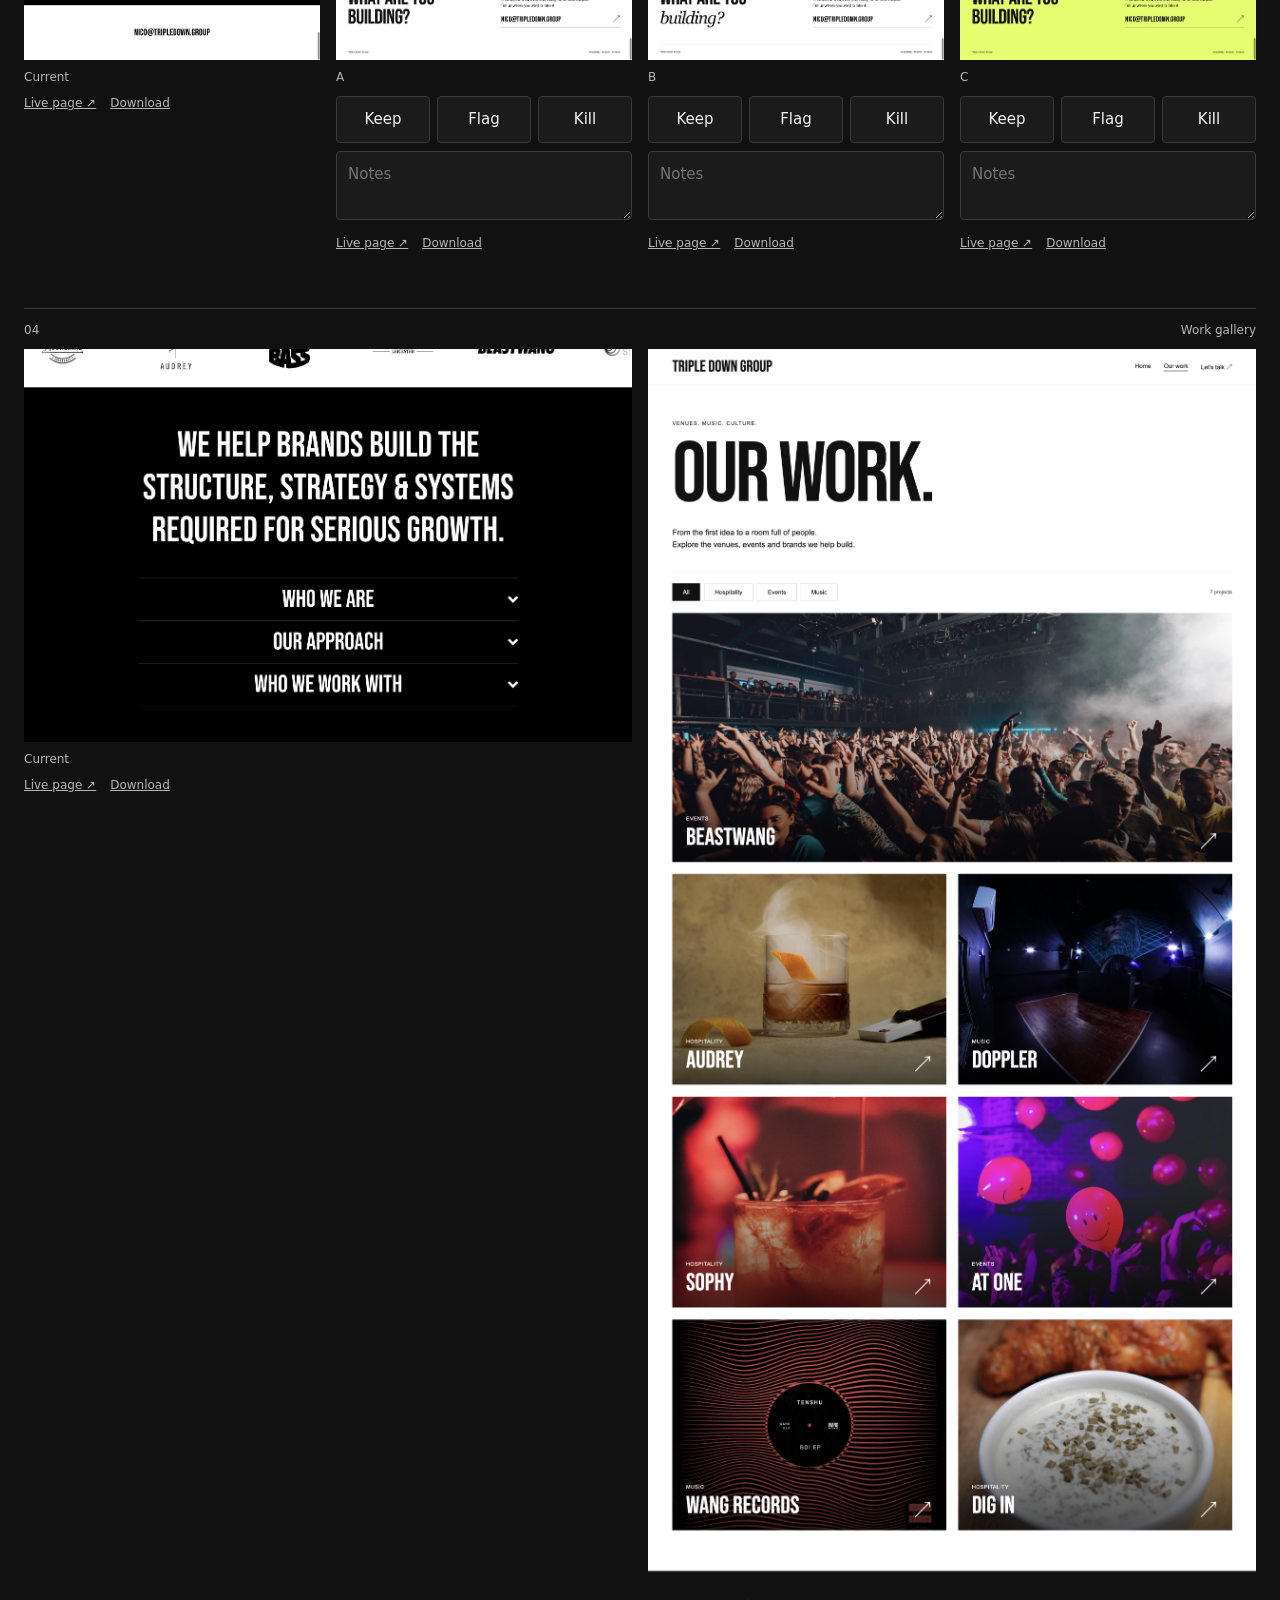
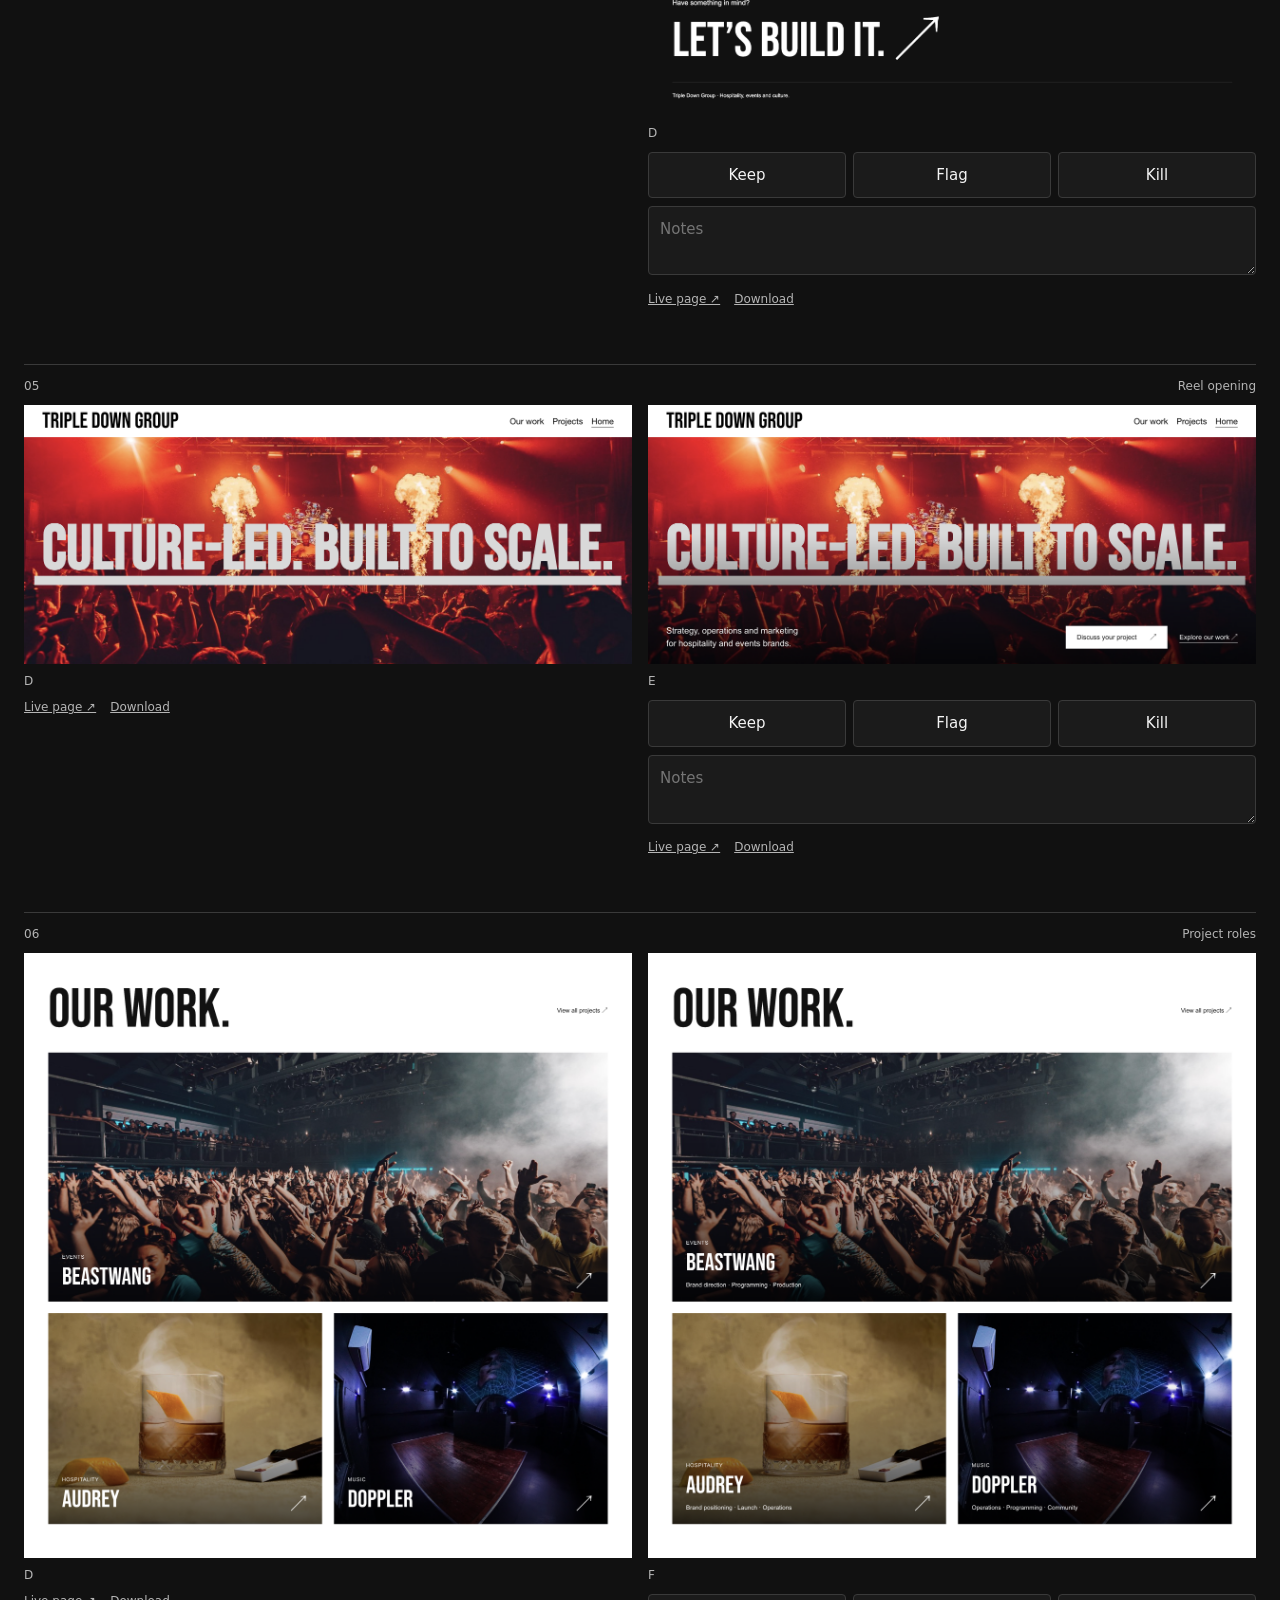
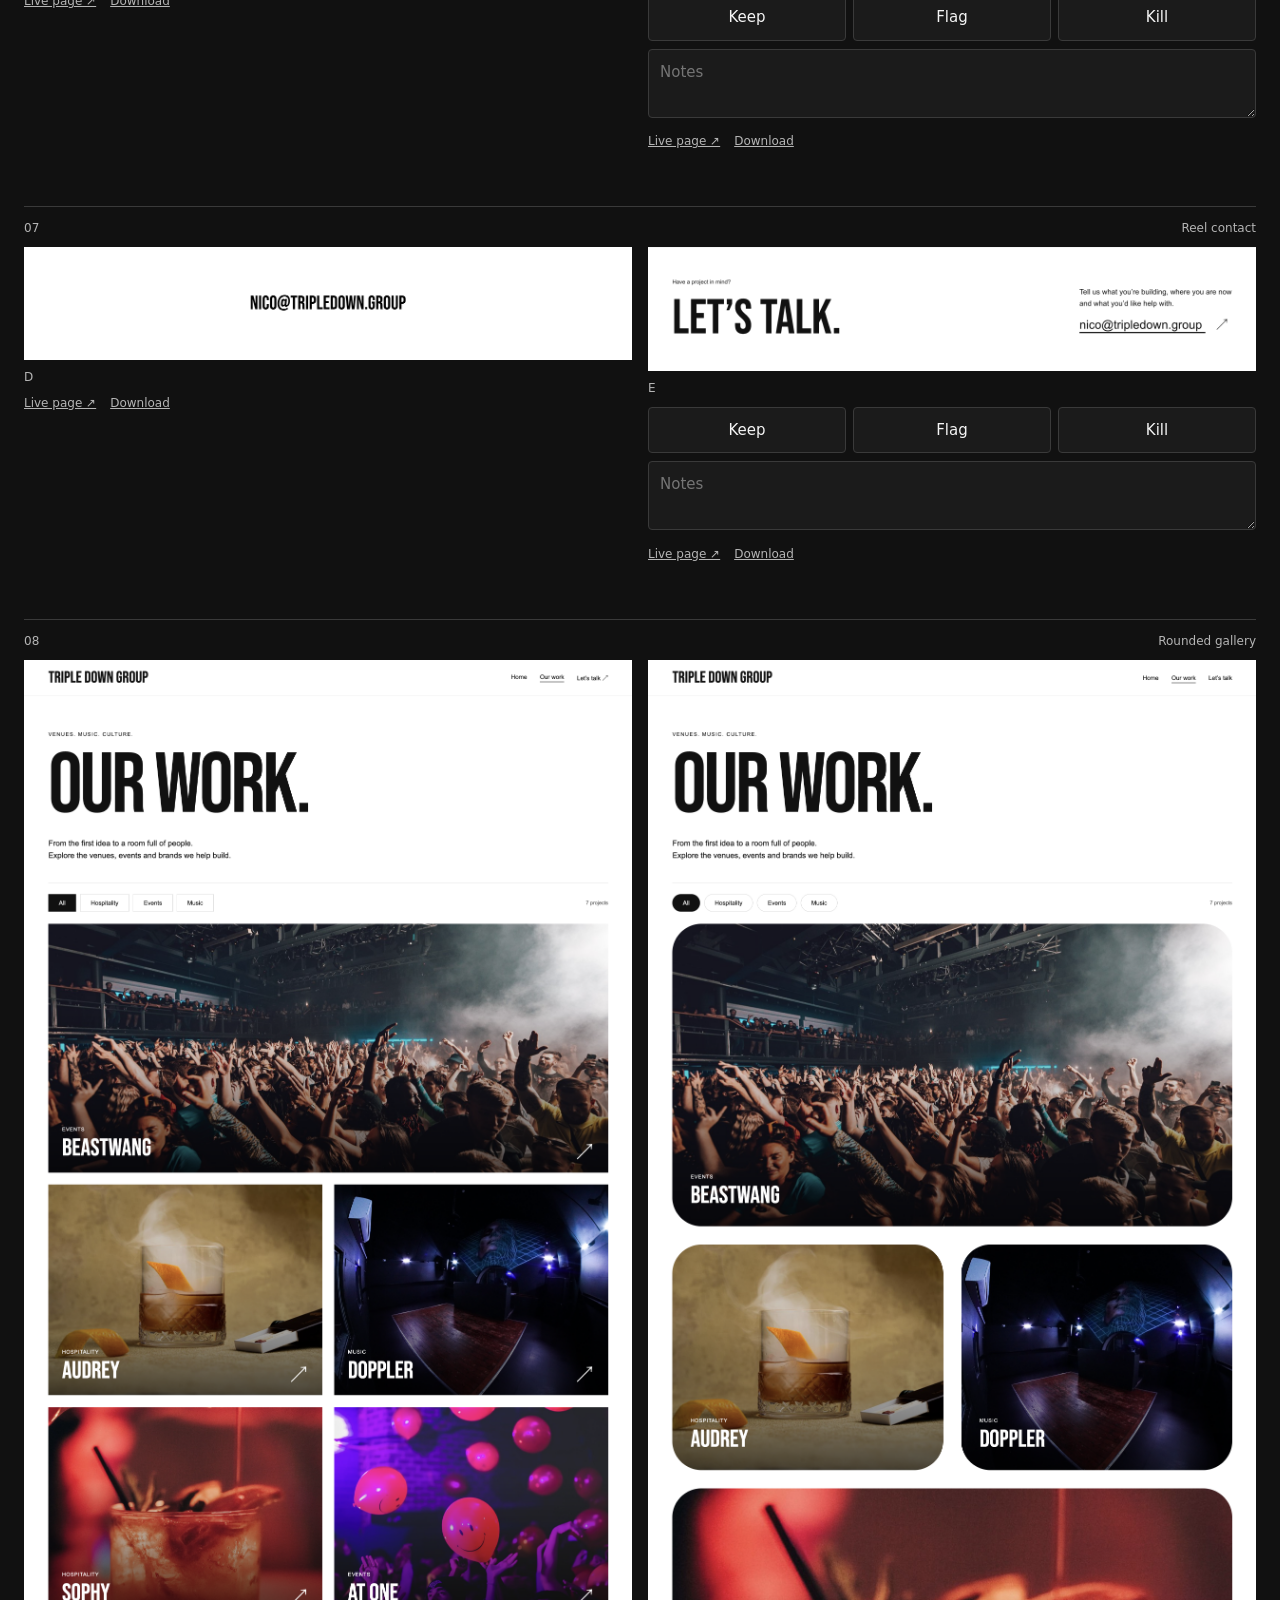
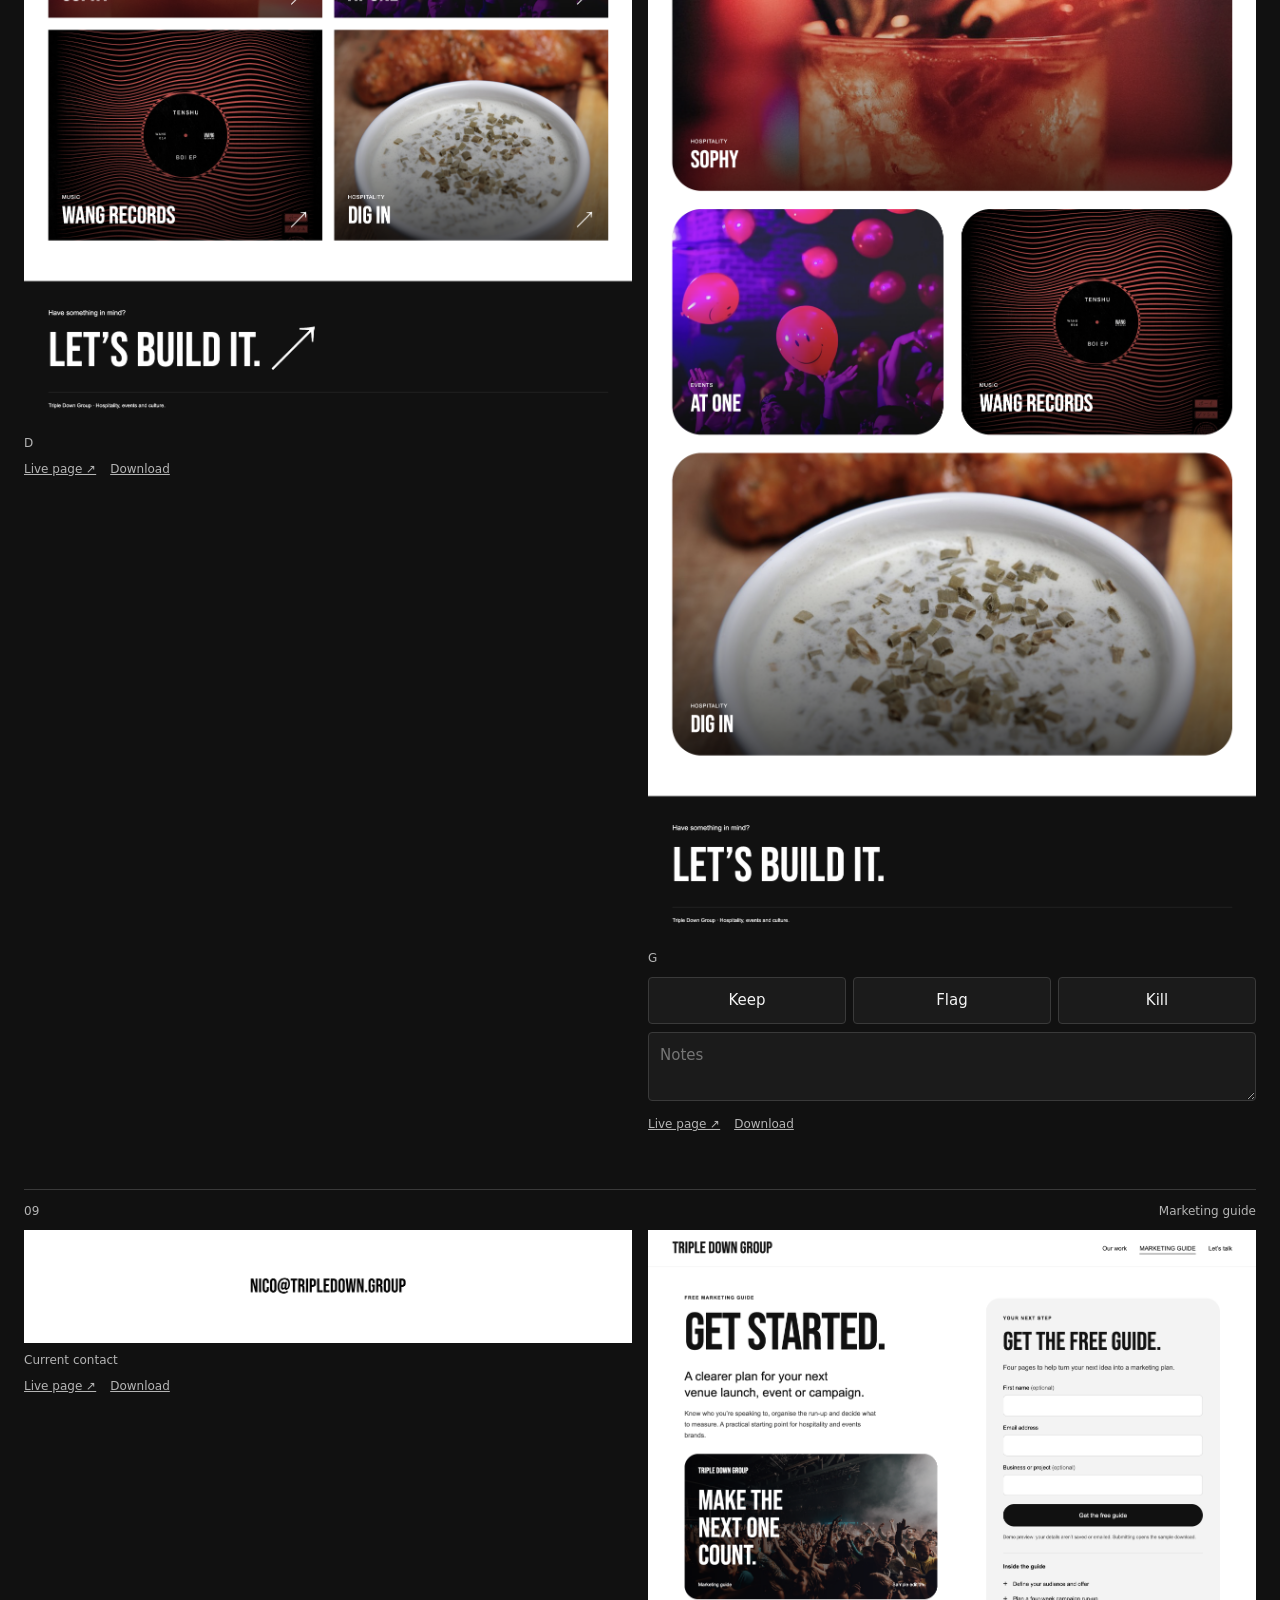
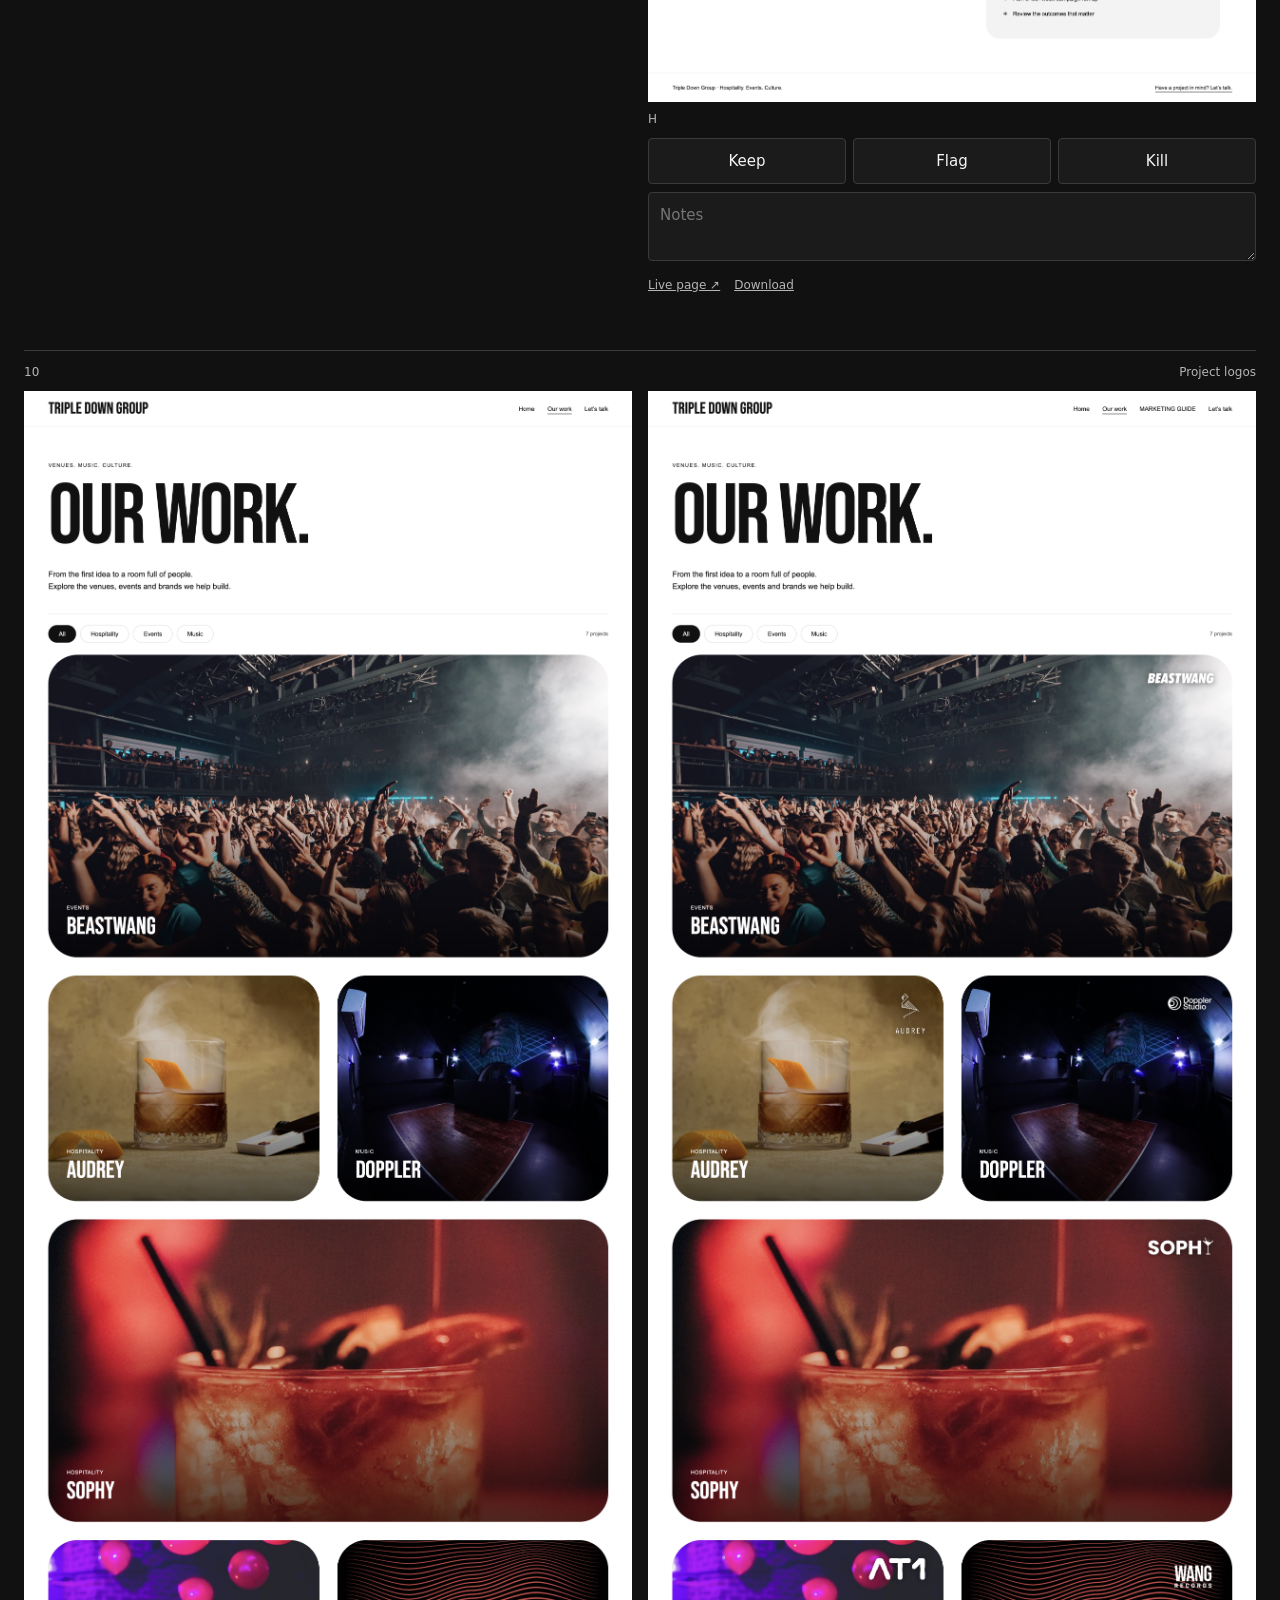
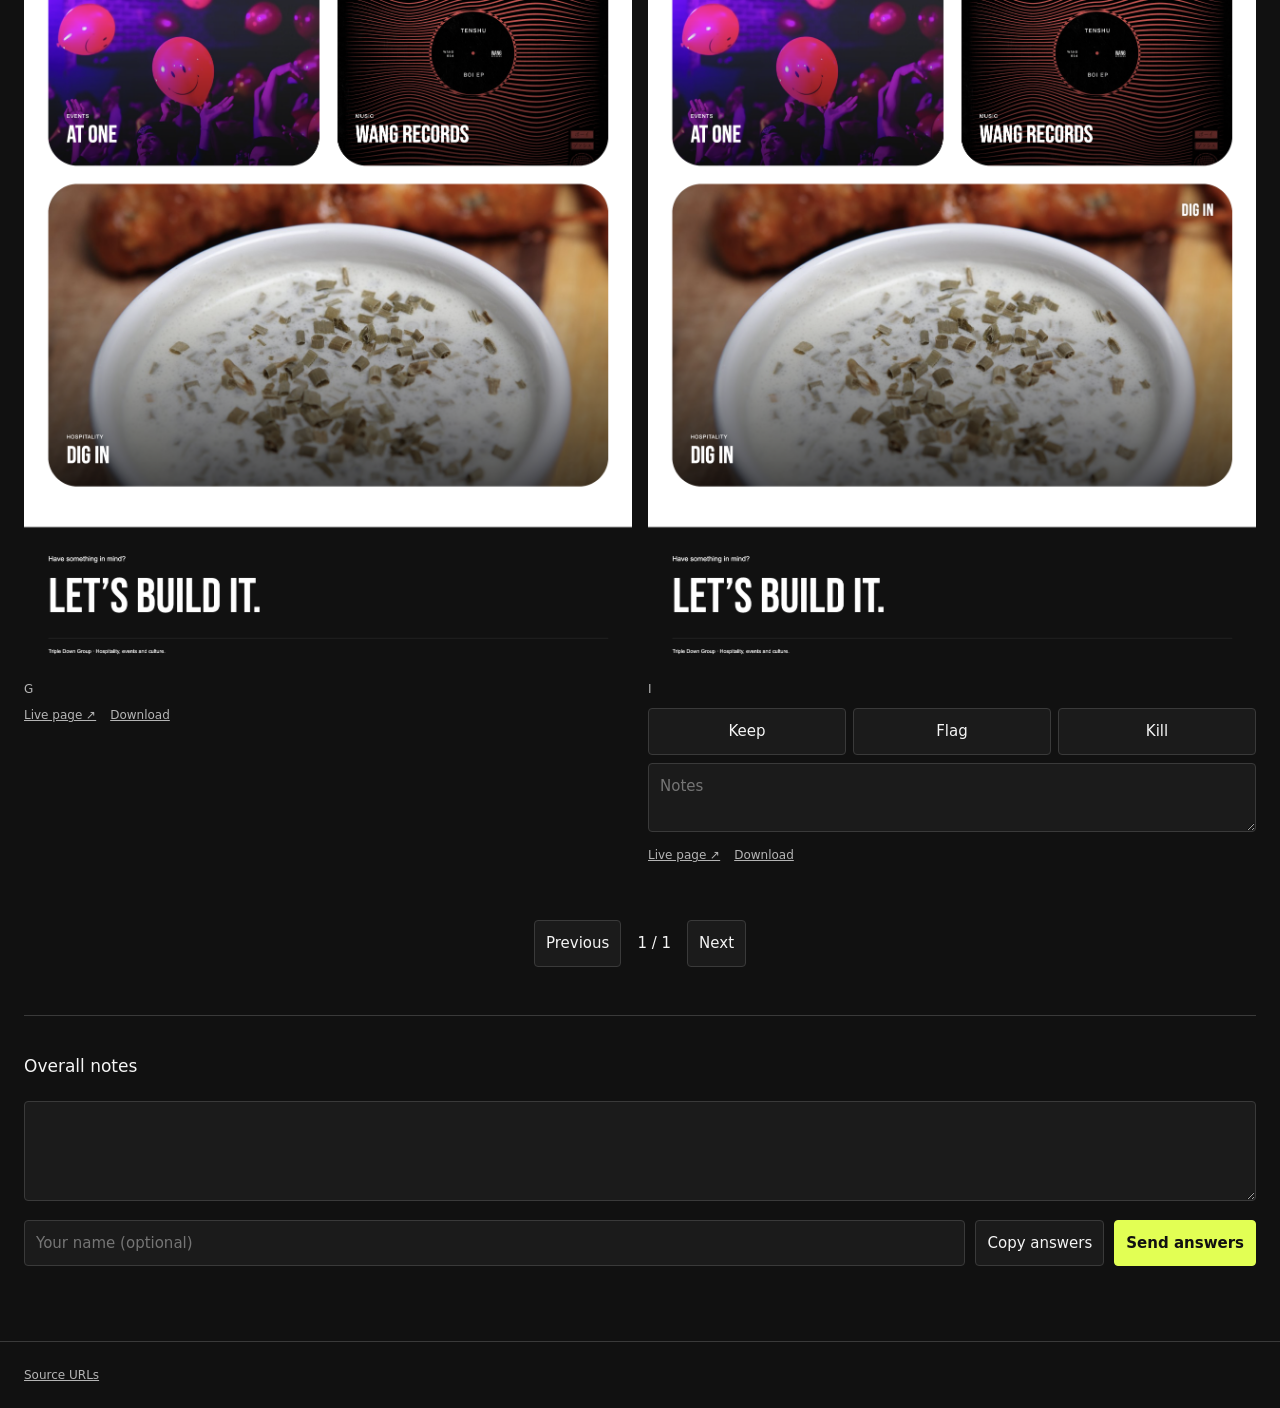
==== commit cf44963c: "Add project logo comparison to PaulQC" ====
--- a/index.html
+++ b/index.html
@@ -1 +1 @@
-<!doctype html><html lang="en"><head><meta charset="utf-8"><meta name="viewport" content="width=device-width,initial-scale=1"><meta name="robots" content="noindex,nofollow"><title>PaulQC</title><link rel="icon" href="favicon.svg"><link rel="stylesheet" href="style.css"></head><body><header><h1 id="title">PaulQC</h1><nav><a href="index.html" aria-current="page">Review</a><a href="recommendations.html">Recommendations</a><a href="reel-notes.html">Reel notes</a><a href="results.html">Results</a></nav></header><main><p class="board-guide">Compare each row. Tap an image to enlarge or open the live page. Keep, flag or kill each change, then send your notes.</p><div class="live-links"><a href="https://frompaulxam-gif.github.io/triple-down-preview/variants/current/" target="_blank" rel="noopener">Current site ↗</a><a href="https://frompaulxam-gif.github.io/triple-down-preview/variants/a/" target="_blank" rel="noopener">A ↗</a><a href="https://frompaulxam-gif.github.io/triple-down-preview/variants/b/" target="_blank" rel="noopener">B ↗</a><a href="https://frompaulxam-gif.github.io/triple-down-preview/variants/c/" target="_blank" rel="noopener">C ↗</a><a href="https://frompaulxam-gif.github.io/triple-down-preview/variants/gallery-original/" target="_blank" rel="noopener">D · Our work ↗</a></div><div class="live-links"><a href="https://frompaulxam-gif.github.io/triple-down-preview/variants/e/" target="_blank" rel="noopener">E · Clarity ↗</a><a href="https://frompaulxam-gif.github.io/triple-down-preview/variants/f/" target="_blank" rel="noopener">F · Project context ↗</a><a href="reel-notes.html">Reel breakdown ↗</a></div><div class="live-links"><a href="https://frompaulxam-gif.github.io/triple-down-preview/our-work/" target="_blank" rel="noopener">G · Rounded gallery</a><a href="https://frompaulxam-gif.github.io/triple-down-preview/marketing-guide/" target="_blank" rel="noopener">H · Marketing guide</a></div><div class="toolbar"><select id="brand" aria-label="Section"><option value="">All sections</option></select><span id="count" class="muted"></span></div><div class="grid" id="items"></div><div class="pager"><button id="prev">Previous</button><span id="page"></span><button id="next">Next</button></div><section class="submit"><h2>Overall notes</h2><textarea id="overall" aria-label="Overall notes"></textarea><div class="send-row"><input id="name" aria-label="Your name (optional)" placeholder="Your name (optional)"><button id="copy">Copy answers</button><button id="send">Send answers</button></div><p id="status" class="status" role="status"></p><textarea id="copy-fallback" hidden readonly aria-label="Copy these answers"></textarea></section></main><footer><a href="sources.csv" download>Source URLs</a></footer><script src="config.js"></script><script src="app.js?v=guide-1"></script></body></html>
+<!doctype html><html lang="en"><head><meta charset="utf-8"><meta name="viewport" content="width=device-width,initial-scale=1"><meta name="robots" content="noindex,nofollow"><title>PaulQC</title><link rel="icon" href="favicon.svg"><link rel="stylesheet" href="style.css"></head><body><header><h1 id="title">PaulQC</h1><nav><a href="index.html" aria-current="page">Review</a><a href="recommendations.html">Recommendations</a><a href="reel-notes.html">Reel notes</a><a href="results.html">Results</a></nav></header><main><p class="board-guide">Compare each row. Tap an image to enlarge or open the live page. Keep, flag or kill each change, then send your notes.</p><div class="live-links"><a href="https://frompaulxam-gif.github.io/triple-down-preview/variants/current/" target="_blank" rel="noopener">Current site ↗</a><a href="https://frompaulxam-gif.github.io/triple-down-preview/variants/a/" target="_blank" rel="noopener">A ↗</a><a href="https://frompaulxam-gif.github.io/triple-down-preview/variants/b/" target="_blank" rel="noopener">B ↗</a><a href="https://frompaulxam-gif.github.io/triple-down-preview/variants/c/" target="_blank" rel="noopener">C ↗</a><a href="https://frompaulxam-gif.github.io/triple-down-preview/variants/gallery-original/" target="_blank" rel="noopener">D · Our work ↗</a></div><div class="live-links"><a href="https://frompaulxam-gif.github.io/triple-down-preview/variants/e/" target="_blank" rel="noopener">E · Clarity ↗</a><a href="https://frompaulxam-gif.github.io/triple-down-preview/variants/f/" target="_blank" rel="noopener">F · Project context ↗</a><a href="reel-notes.html">Reel breakdown ↗</a></div><div class="live-links"><a href="https://frompaulxam-gif.github.io/triple-down-preview/our-work/" target="_blank" rel="noopener">G · Rounded gallery</a><a href="https://frompaulxam-gif.github.io/triple-down-preview/marketing-guide/" target="_blank" rel="noopener">H · Marketing guide</a><a href="https://frompaulxam-gif.github.io/triple-down-preview/our-work/" target="_blank" rel="noopener">I · Project logos</a></div><div class="toolbar"><select id="brand" aria-label="Section"><option value="">All sections</option></select><span id="count" class="muted"></span></div><div class="grid" id="items"></div><div class="pager"><button id="prev">Previous</button><span id="page"></span><button id="next">Next</button></div><section class="submit"><h2>Overall notes</h2><textarea id="overall" aria-label="Overall notes"></textarea><div class="send-row"><input id="name" aria-label="Your name (optional)" placeholder="Your name (optional)"><button id="copy">Copy answers</button><button id="send">Send answers</button></div><p id="status" class="status" role="status"></p><textarea id="copy-fallback" hidden readonly aria-label="Copy these answers"></textarea></section></main><footer><a href="sources.csv" download>Source URLs</a></footer><script src="config.js"></script><script src="app.js?v=logos-1"></script></body></html>
